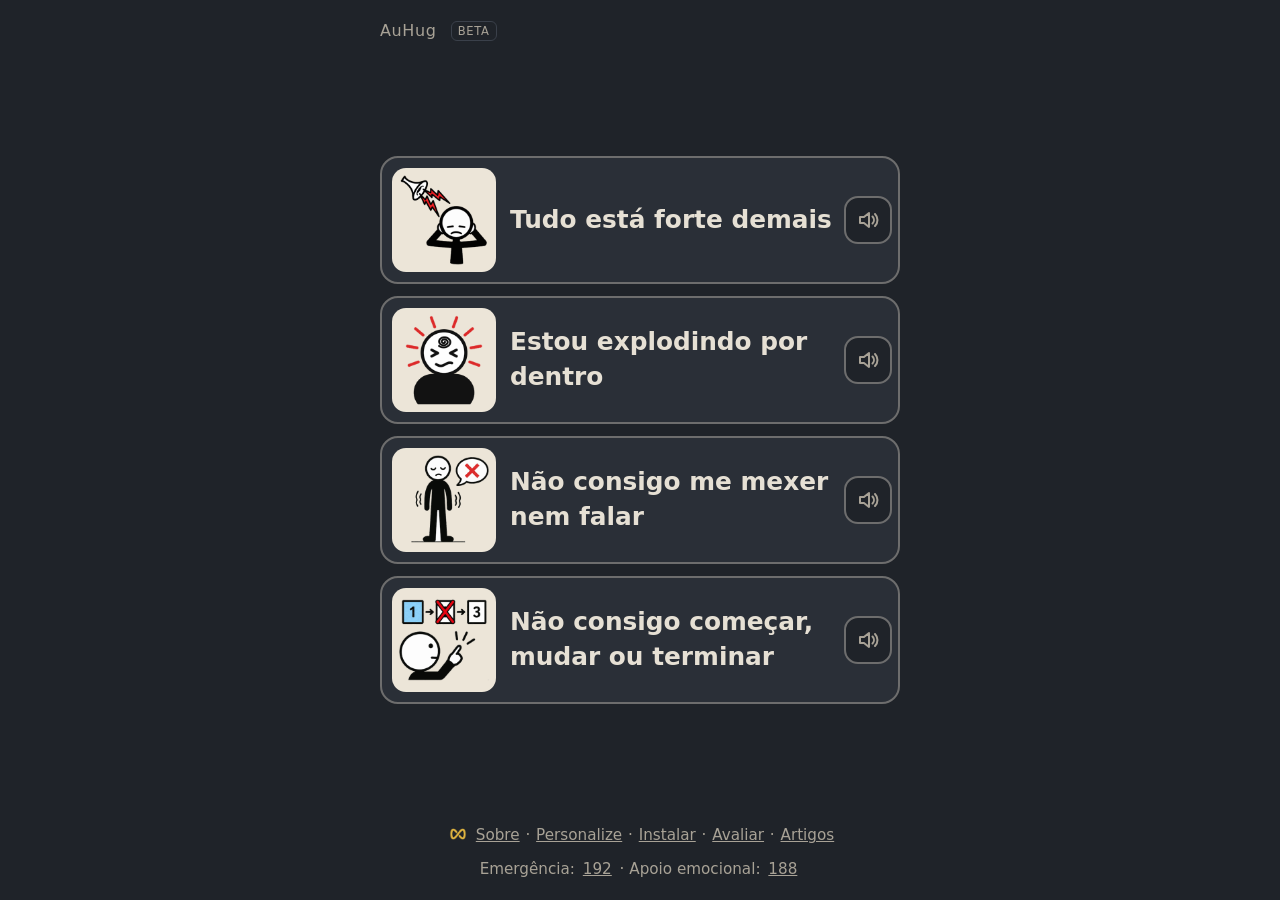
==== index.html @ fc9be7a8 "Linha de emergência em uma linha só - "Emergência: 192 · Apoio emocional: 188" (nomes SAMU e CVV man" ====
<!DOCTYPE html>
<html lang="pt-BR">
<head>
<meta charset="utf-8">
<meta name="viewport" content="width=device-width, initial-scale=1, viewport-fit=cover">
<title>AuHug: apoio à comunicação em momentos de sobrecarga autista</title>
<meta name="description" content="Ferramenta gratuita que ajuda pessoas autistas a comunicar o que precisam em momentos de sobrecarga, meltdown ou shutdown, mesmo sem conseguir falar: cartões para quem está por perto, pictogramas, leitura em voz alta e um primeiro passo simples. Funciona sem internet.">
<link rel="canonical" href="https://auhug.com.br/">
<meta name="referrer" content="strict-origin-when-cross-origin">
<meta name="robots" content="index,follow">
<script type="application/ld+json">
{
  "@context": "https://schema.org",
  "@type": "WebApplication",
  "name": "AuHug",
  "url": "https://auhug.com.br/",
  "description": "Ferramenta gratuita de apoio à comunicação para pessoas autistas em momentos de sobrecarga: ajuda a comunicar o que a pessoa precisa, mesmo quando falar é difícil ou impossível, com cartões para quem está por perto, pictogramas, leitura em voz alta e um primeiro passo simples para a própria pessoa.",
  "inLanguage": "pt-BR",
  "applicationCategory": "HealthApplication",
  "operatingSystem": "Android, iOS, navegador",
  "isAccessibleForFree": true,
  "offers": { "@type": "Offer", "price": "0", "priceCurrency": "BRL" },
  "audience": { "@type": "PeopleAudience", "audienceType": "Pessoas autistas, familiares e profissionais" },
  "accessibilityFeature": ["pictogramas", "leitura em voz alta", "alto contraste", "funciona sem internet"],
  "creator": { "@type": "Person", "name": "Renan Peppe Bonavita" },
  "sameAs": ["https://www.instagram.com/auhug.br/"]
}
</script>
<meta name="theme-color" content="#1f2329">
<!-- Prévia ao compartilhar o link (WhatsApp, Instagram, etc.). -->
<meta property="og:url" content="https://auhug.com.br/">
<script type="application/ld+json">
{
  "@context": "https://schema.org",
  "@type": "FAQPage",
  "mainEntity": [
    {
      "@type": "Question",
      "name": "O AuHug é gratuito?",
      "acceptedAnswer": {
        "@type": "Answer",
        "text": "Sim. O AuHug é gratuito, sem anúncios e sem cadastro."
      }
    },
    {
      "@type": "Question",
      "name": "Funciona sem internet?",
      "acceptedAnswer": {
        "@type": "Answer",
        "text": "Sim. Depois de aberto uma vez com internet, o AuHug guarda tudo no celular e abre mesmo sem sinal."
      }
    },
    {
      "@type": "Question",
      "name": "Preciso instalar alguma coisa?",
      "acceptedAnswer": {
        "@type": "Answer",
        "text": "Não. O AuHug funciona no navegador do celular. Mas vale adicionar à tela inicial, para abrir com um toque na hora da crise."
      }
    },
    {
      "@type": "Question",
      "name": "Funciona no iPhone e no Android?",
      "acceptedAnswer": {
        "@type": "Answer",
        "text": "Sim, nos dois. No Android, use o Chrome; no iPhone, o Safari."
      }
    },
    {
      "@type": "Question",
      "name": "O AuHug coleta meus dados?",
      "acceptedAnswer": {
        "@type": "Answer",
        "text": "Não. O app não pede cadastro e não guarda nada fora do seu celular, nem o que você escolhe em "Personalize seu cartão". O formulário de avaliação é opcional, fica no Google Forms e não pede nome nem e-mail."
      }
    },
    {
      "@type": "Question",
      "name": "Posso imprimir o cartão?",
      "acceptedAnswer": {
        "@type": "Answer",
        "text": "Sim. Os quatro cartões estão num PDF em tamanho A4, um por página, para imprimir e levar com você."
      }
    },
    {
      "@type": "Question",
      "name": "O AuHug substitui atendimento profissional?",
      "acceptedAnswer": {
        "@type": "Answer",
        "text": "Não. O AuHug ajuda na hora da crise, mas não é tratamento nem serviço de emergência. Em risco de vida, ligue 192 (SAMU). Para apoio emocional, ligue 188 (CVV)."
      }
    },
    {
      "@type": "Question",
      "name": "Quem fez o AuHug?",
      "acceptedAnswer": {
        "@type": "Answer",
        "text": "O AuHug foi criado por Renan Peppe Bonavita, uma pessoa autista, e está sendo melhorado junto com a comunidade autista."
      }
    },
    {
      "@type": "Question",
      "name": "Como posso dar sugestões?",
      "acceptedAnswer": {
        "@type": "Answer",
        "text": "Em \"Conte como foi\", aqui na página Sobre, há um formulário de 1 minuto. Toda sugestão é lida."
      }
    }
  ]
}
</script>
<meta property="og:type" content="website">
<meta property="og:locale" content="pt_BR">
<meta property="og:title" content="AuHug: apoio à comunicação em momentos de sobrecarga autista">
<meta property="og:description" content="Ajuda pessoas autistas a comunicar o que precisam quando falar é difícil. Gratuito, sem cadastro, funciona sem internet.">
<meta property="og:image" content="https://auhug.com.br/og-image-6.png">
<meta property="og:image:width" content="1200">
<meta property="og:image:height" content="630">
<meta name="twitter:card" content="summary_large_image">
<link rel="manifest" href="manifest.webmanifest">
<link rel="icon" type="image/png" href="favicon.png">
<link rel="apple-touch-icon" href="apple-touch-icon.png">
<meta name="apple-mobile-web-app-capable" content="yes">
<meta name="mobile-web-app-capable" content="yes">
<meta name="apple-mobile-web-app-status-bar-style" content="black-translucent">
<meta name="apple-mobile-web-app-title" content="AuHug">
<style>
  /* Paleta de baixa estimulação: sem preto puro, sem branco puro, sem cores vivas. */
  :root{
    --fundo:#1f2329;
    --botao:#2a2f37;
    --borda:#3a404a;
    --texto:#e6e0d4;
    --suave:#a8a296;
    --acento:#c4aa8c;
    --cartao-fundo:#ece5d8;
    --cartao-texto:#22262c;
    --cartao-suave:#5a5650;
    /* Contorno de botões: contraste mínimo de 3:1 (WCAG 1.4.11). */
    --contorno:#6d6d6d;
    --contorno-cartao:#898379;
  }
  *{box-sizing:border-box;margin:0;padding:0}
  html,body{height:100%}
  body{
    background:var(--fundo);color:var(--texto);
    font-family:system-ui,-apple-system,"Segoe UI",Roboto,Arial,sans-serif;
    line-height:1.4;
    -webkit-tap-highlight-color:transparent;
    -webkit-text-size-adjust:100%;
  }
  /* Sem animações ou transições em lugar nenhum. */
  *,*::before,*::after{animation:none!important;transition:none!important}

  .tela{display:none;min-height:100vh;min-height:100dvh;/* dvh por último: altura visível com a barra do navegador */
    padding:max(20px,env(safe-area-inset-top)) 20px max(20px,env(safe-area-inset-bottom));
    flex-direction:column;max-width:560px;margin:0 auto}
  .tela.ativa{display:flex}

  button,a.botao{font:inherit;color:inherit;cursor:pointer}
  /* Foco visível para quem navega pelo teclado (WCAG 2.2): contorno de 3px em ouro, com margem. */
  :focus{outline:none}
  :focus-visible{outline:3px solid #e0b440;outline-offset:3px;border-radius:6px}
  #cartao :focus-visible{outline-color:#22262c}
  a{color:var(--acento)}

  /* ---------- Início ---------- */
  .marca{font-size:1rem;color:var(--suave);letter-spacing:.04em;margin-bottom:16px;display:flex;align-items:center;gap:8px}
  .logo-rodape{width:24px;height:24px;border-radius:6px;vertical-align:middle;margin:-3px 6px 0 0}
  .logo-sobre{width:64px;height:64px;border-radius:14px;margin-bottom:10px}
  .beta{font-size:.72rem;letter-spacing:.06em;text-transform:uppercase;border:1px solid var(--borda);border-radius:6px;padding:1px 6px;margin-left:6px;vertical-align:2px}
  /* Tamanho do símbolo: divide a altura da tela entre os 4 botões (entre 56px e 104px).
     Se o texto precisar de mais espaço (fonte grande, tela deitada), o botão cresce e a tela rola. */
  :root{--fixo:217px;--aviso:0px;--moldura:26px}
  .lista{display:flex;flex-direction:column;gap:12px;flex:1;justify-content:center}
  .estado{
    display:block;width:100%;text-align:left;
    background:var(--botao);border:2px solid var(--contorno);border-radius:18px;
    padding:26px 22px;font-size:1.45rem;font-weight:600;min-height:92px;
  }
  .estado:active{border-color:var(--acento)}
  /* Alto-falante de cada botão: botão separado, preso à direita, só aparece se o celular tiver voz. */
  .linha-estado{position:relative}
  body.com-voz .estado{padding-right:64px;gap:14px}
  .falar-estado{position:absolute;right:8px;top:50%;transform:translateY(-50%);width:48px;height:48px;
    display:flex;align-items:center;justify-content:center;background:var(--fundo);
    border:2px solid var(--contorno);border-radius:14px;color:var(--suave)}
  .falar-estado[hidden]{display:none}
  .falar-estado[aria-pressed="true"]{border-color:var(--acento);color:var(--texto)}
  /* Símbolos (pictogramas ARASAAC) nos botões */
  .estado{display:flex;align-items:center;gap:16px;padding:10px 16px 10px 10px;min-height:0}
  .simbolo{flex:0 0 auto;display:flex;
    width:clamp(56px,calc((100vh - var(--fixo) - var(--aviso)) / 4 - var(--moldura)),104px);
    width:clamp(56px,calc((100dvh - var(--fixo) - var(--aviso)) / 4 - var(--moldura)),104px);
    aspect-ratio:1}
  .simbolo img{width:100%;height:100%;border-radius:14px;background:var(--cartao-fundo);padding:5px}
  .rodape{margin-top:20px;font-size:.95rem;color:var(--suave);text-align:center}
  .rodape p+p{margin-top:8px}
  .rodape a{color:var(--suave)}
  .links-rodape a{display:inline-block;padding:4px 1px}
  .emergencia a{display:inline-block;padding:4px 2px;margin:-4px 0}
  .emergencia .grupo{white-space:nowrap}
  .emergencia a{padding:4px 3px}
  @media (max-width:360px){ .emergencia{font-size:.84rem} }


  /* ---------- Barra de cima (Voltar + Ouvir) ---------- */
  .barra{display:flex;justify-content:space-between;align-items:center;gap:12px;width:100%}
  .ouvir{display:inline-flex;align-items:center;gap:8px;background:none;border:2px solid var(--contorno);
    border-radius:12px;padding:12px 16px;font-size:1.05rem;color:var(--suave)}
  .ouvir[aria-pressed="true"]{border-color:var(--acento);color:var(--texto)}
  .ouvir[hidden]{display:none}
  .voltar,.ouvir{white-space:nowrap}
  @media (max-width:360px){
    .voltar,.ouvir{padding:9px 11px;font-size:.95rem;gap:6px}
    .ouvir svg{width:18px;height:18px}
  }
  #cartao .ouvir{border-color:var(--contorno-cartao);color:var(--cartao-suave)}
  #cartao .ouvir[aria-pressed="true"]{border-color:var(--cartao-texto);color:var(--cartao-texto)}
  .opcao{display:flex;gap:12px;align-items:flex-start;margin-top:10px;font-size:1.05rem}
  .opcao input{width:24px;height:24px;margin-top:2px;accent-color:var(--acento);flex:0 0 auto}

  /* ---------- Tela de instrução ---------- */
  .voltar{
    align-self:flex-start;background:none;border:2px solid var(--contorno);
    border-radius:12px;padding:12px 18px;font-size:1.05rem;color:var(--suave)
  }
  .instrucao{flex:1;display:flex;flex-direction:column;justify-content:center;padding:24px 4px}
  .instrucao h1{font-size:2.4rem;line-height:1.15;font-weight:700}
  /* Pictograma da ação, acima da instrução; encolhe em telas baixas. */
  .simbolo-instrucao{width:clamp(96px,calc(100vh - 470px),168px);width:clamp(96px,calc(100dvh - 470px),168px);
    aspect-ratio:1;border-radius:20px;background:var(--cartao-fundo);padding:8px;margin-bottom:22px}
  .instrucao p{font-size:1.35rem;color:var(--suave);margin-top:22px}
  .mostrar{
    width:100%;background:var(--botao);border:2px solid var(--acento);border-radius:18px;
    padding:24px 20px;font-size:1.3rem;font-weight:600;min-height:84px;
    /* Fica preso ao rodapé visível: nunca exige rolar, mesmo com a barra do navegador. */
    position:sticky;bottom:max(12px,env(safe-area-inset-bottom))
  }

  /* ---------- Cartão para terceiros ---------- */
  #cartao{background:var(--cartao-fundo);color:var(--cartao-texto);max-width:none}
  #cartao .voltar{border-color:var(--contorno-cartao);color:var(--cartao-suave)}
  .cartao-corpo{flex:1;display:flex;flex-direction:column;justify-content:center;
    max-width:560px;width:100%;margin:0 auto;padding:20px 4px}
  .cartao-corpo{font-size:16px}
  .cartao-corpo .frase{font-size:1.6em;line-height:1.3;font-weight:600}
  .cartao-corpo .frase+.frase{margin-top:10px}
  .cartao-corpo .destaque{font-size:2em;font-weight:800;margin-bottom:14px}
  .cartao-corpo .pedido{margin-top:22px;padding-top:18px;border-top:2px solid #cfc7b8}
  .cartao-corpo .pedido .frase{font-weight:700}
  .cartao-corpo .nota{margin-top:26px;padding-top:14px;border-top:1px solid #cfc7b8;
    font-size:1.05em;color:var(--cartao-suave)}
  #cartao .topo{max-width:560px;width:100%;margin:0 auto}

  /* ---------- Sobre ---------- */
  .texto{padding:24px 2px;font-size:1.08rem}
  .texto h1{font-size:1.6rem;margin-bottom:14px}
  .texto h2{font-size:1.2rem;margin:26px 0 10px;color:var(--acento)}
  .texto p,.texto li{color:var(--texto)}
  .texto p+p{margin-top:10px}
  .texto ol,.texto ul{padding-left:22px}
  .texto li+li{margin-top:6px}
  .texto .fraco{color:var(--suave)}
  /* Seções recolhidas: o título é o botão; abre e fecha sem animação. */
  .dica-secoes{margin:24px 0 10px;font-size:.95rem}
  .secao{border-top:1px solid var(--borda)}
  .secao:last-of-type{border-bottom:1px solid var(--borda)}
  .secao[hidden]{display:none}
  .secao summary{list-style:none;cursor:pointer;display:flex;align-items:center;justify-content:space-between;gap:12px;min-height:60px;padding:10px 2px}
  .secao summary::-webkit-details-marker{display:none}
  .secao summary h2{margin:0;font-size:1.2rem}
  .secao summary::after{content:"+";font-size:1.8rem;line-height:1;color:var(--suave);flex:0 0 auto;width:28px;text-align:center}
  .secao[open] summary::after{content:"−"}
  .secao > :not(summary){margin-bottom:12px}
  .secao[open]{padding-bottom:10px}
  .quem-fez p+p{margin-top:12px}
  .assinatura{color:var(--acento);font-weight:600}
  .link-ig{display:inline-flex;align-items:center;gap:8px;color:var(--suave);text-decoration:underline}
  .plano fieldset{border:none;margin-top:16px}
  .plano legend{font-weight:700;color:var(--texto);margin-bottom:4px}
  .plano .opcao{margin-top:8px}
  .campo{display:block;width:100%;margin-top:8px;padding:12px 14px;font:inherit;color:var(--texto);
    background:var(--botao);border:2px solid var(--contorno);border-radius:12px}
  button.botao-zap{background:none;font:inherit;cursor:pointer}
  .cartao-corpo .contato{margin-top:18px;padding:12px 14px;border:2px solid var(--contorno-cartao);border-radius:14px;font-size:1.15em}
  .cartao-corpo .contato a{color:var(--cartao-texto);font-weight:700;white-space:nowrap}
  /* ---------- Impressão do cartão personalizado (A4, uma página por situação) ---------- */
  #impressao{display:none}
  @media print{
    @page{size:A4;margin:0}
    html,body{background:#fff!important;height:auto}
    body > *:not(#impressao){display:none!important}
    #impressao{display:block;color:#22262c;font-family:system-ui,-apple-system,"Segoe UI",Roboto,Arial,sans-serif}
    #impressao *{-webkit-print-color-adjust:exact;print-color-adjust:exact}
    .imp-folha{width:210mm;height:297mm;display:flex;flex-direction:column;page-break-after:always;break-after:page;position:relative;overflow:hidden;background:#fff}
    .imp-rot{font-size:10pt;font-weight:700;letter-spacing:.12em;color:#5a5650;margin:0 0 4mm}
    .imp-sit,.imp-acao{display:flex;gap:6mm;align-items:center}
    .imp-sit{padding:12mm 16mm 6mm}
    .imp-mim{padding:6mm 16mm 7mm;border-top:.3mm solid #e2dccf;border-bottom:.8mm dashed #b9b1a3}
    .imp-folha img{width:27mm;height:27mm;border:.6mm solid #cfc7b8;border-radius:4mm;padding:1.5mm;background:#ece5d8}
    .imp-grande{font-size:21pt;font-weight:800;line-height:1.15;margin:0}
    .imp-perm{font-size:13pt;color:#5a5650;margin:1.5mm 0 0}
    .imp-outro{flex:1;padding:7mm 16mm 16mm;background:#ece5d8}
    .imp-destaque{font-size:26pt;font-weight:800;margin:0 0 4mm}
    .imp-frase{font-size:16pt;line-height:1.28;font-weight:600;margin:0 0 2.5mm}
    .imp-pedido{margin-top:5mm;padding-top:5mm;border-top:.8mm solid #cfc7b8}
    .imp-pedido .imp-frase{font-weight:800}
    .imp-contato{margin-top:5mm;padding:3mm 4mm;border:.5mm solid #898379;border-radius:3mm;font-size:14pt}
    .imp-nota{margin-top:5mm;padding-top:3mm;border-top:.3mm solid #cfc7b8;font-size:11pt;color:#5a5650}
    .imp-rodape{position:absolute;left:16mm;right:16mm;bottom:7mm;font-size:8.5pt;color:#5a5650;margin:0}
  }
  .faq h3{font-size:1.05rem;margin-top:16px;color:var(--texto)}
  .faq h3:first-child{margin-top:4px}
  .faq p{color:var(--suave);margin-top:4px}
  .botoes-relato{display:flex;flex-wrap:wrap;gap:10px;margin-top:12px}
  .botao-zap[hidden]{display:none}
  .botao-zap{display:inline-block;border:2px solid var(--acento);border-radius:12px;padding:12px 16px;font-weight:600;text-decoration:none;color:var(--texto)}
  .pix{margin-top:12px;background:var(--botao);border:2px solid var(--borda);border-radius:14px;padding:14px 16px}
  .pix .chave{font-family:ui-monospace,Menlo,Consolas,monospace;font-size:1rem;word-break:break-all;margin:6px 0 12px}
  .pix button{background:none;border:2px solid var(--acento);border-radius:12px;padding:10px 16px;font-size:1rem;font-weight:600}

  @media (min-height:760px){
    .estado{font-size:1.55rem}
  }
  /* Celulares estreitos com alto-falante: fonte e símbolo um pouco menores, para o texto não quebrar demais. */
  @media (max-width:400px){
    body.com-voz .estado{font-size:1.18rem;line-height:1.22}
    body.com-voz .simbolo{max-width:88px}
  }
  /* Celulares baixos (ex.: iPhone SE): tela inicial e cartão precisam caber sem rolar. */
  @media (max-height:700px){
    #inicio{padding-top:max(12px,env(safe-area-inset-top));padding-bottom:max(12px,env(safe-area-inset-bottom))}
    .marca{margin-bottom:8px}
    .marca{display:none}
    :root{--fixo:132px;--moldura:22px}
      .estado{min-height:0;padding:8px 12px 8px 8px;gap:12px;font-size:1.12rem;line-height:1.22;border-radius:16px}
    .simbolo img{padding:4px;border-radius:12px}
    body.com-voz .estado{padding-right:58px}
    body.com-voz .simbolo{max-width:72px}
    .links-rodape{font-size:.85rem}
    .logo-rodape{width:20px;height:20px;margin-right:4px}
    .falar-estado{width:44px;height:44px;right:7px}
    .lista{gap:8px}
    .rodape{margin-top:12px;font-size:.88rem}
    .rodape p+p{margin-top:6px}
    #cartao{padding-top:max(12px,env(safe-area-inset-top));padding-bottom:max(12px,env(safe-area-inset-bottom))}
    #cartao .voltar,#cartao .ouvir{padding:8px 14px}
    .cartao-corpo{padding:10px 4px}
    .cartao-corpo .frase{font-size:1.4em;line-height:1.22}
    .cartao-corpo .frase+.frase{margin-top:6px}
    .cartao-corpo .destaque{font-size:1.75em;margin-bottom:8px}
    .cartao-corpo .pedido{margin-top:14px;padding-top:12px}
    .cartao-corpo .nota{margin-top:14px;padding-top:10px;font-size:.98em}
  }
</style>
</head>
<body>

<!-- ===== INÍCIO ===== -->
<main id="inicio" class="tela ativa" aria-label="Início">
  <div class="marca">AuHug <span class="beta">beta</span></div>

  <nav class="lista" aria-label="O que está acontecendo">
    <div class="linha-estado"><button class="estado" type="button" data-estado="forte"><span class="simbolo" aria-hidden="true"><img src="simbolos/arasaac-forte.png" alt=""></span><span>Tudo está forte demais</span></button><button class="falar-estado" type="button" data-falar="forte" aria-label="Ouvir: Tudo está forte demais" aria-pressed="false" hidden><svg viewBox="0 0 24 24" width="24" height="24" aria-hidden="true" fill="none" stroke="currentColor" stroke-width="2" stroke-linecap="round" stroke-linejoin="round"><path d="M4 9v6h4l5 4V5L8 9H4z"/><path d="M16.5 8.5a5 5 0 0 1 0 7"/><path d="M19 6a8.5 8.5 0 0 1 0 12"/></svg></button></div>
    <div class="linha-estado"><button class="estado" type="button" data-estado="explodindo"><span class="simbolo" aria-hidden="true"><img src="simbolos/arasaac-explodindo.png" alt=""></span><span>Estou explodindo por dentro</span></button><button class="falar-estado" type="button" data-falar="explodindo" aria-label="Ouvir: Estou explodindo por dentro" aria-pressed="false" hidden><svg viewBox="0 0 24 24" width="24" height="24" aria-hidden="true" fill="none" stroke="currentColor" stroke-width="2" stroke-linecap="round" stroke-linejoin="round"><path d="M4 9v6h4l5 4V5L8 9H4z"/><path d="M16.5 8.5a5 5 0 0 1 0 7"/><path d="M19 6a8.5 8.5 0 0 1 0 12"/></svg></button></div>
    <div class="linha-estado"><button class="estado" type="button" data-estado="travado"><span class="simbolo" aria-hidden="true"><img src="simbolos/arasaac-travado.png" alt=""></span><span>Não consigo me mexer nem falar</span></button><button class="falar-estado" type="button" data-falar="travado" aria-label="Ouvir: Não consigo me mexer nem falar" aria-pressed="false" hidden><svg viewBox="0 0 24 24" width="24" height="24" aria-hidden="true" fill="none" stroke="currentColor" stroke-width="2" stroke-linecap="round" stroke-linejoin="round"><path d="M4 9v6h4l5 4V5L8 9H4z"/><path d="M16.5 8.5a5 5 0 0 1 0 7"/><path d="M19 6a8.5 8.5 0 0 1 0 12"/></svg></button></div>
    <div class="linha-estado"><button class="estado" type="button" data-estado="comecar"><span class="simbolo" aria-hidden="true"><img src="simbolos/arasaac-comecar.png" alt=""></span><span>Não consigo começar, mudar ou terminar</span></button><button class="falar-estado" type="button" data-falar="comecar" aria-label="Ouvir: Não consigo começar, mudar ou terminar" aria-pressed="false" hidden><svg viewBox="0 0 24 24" width="24" height="24" aria-hidden="true" fill="none" stroke="currentColor" stroke-width="2" stroke-linecap="round" stroke-linejoin="round"><path d="M4 9v6h4l5 4V5L8 9H4z"/><path d="M16.5 8.5a5 5 0 0 1 0 7"/><path d="M19 6a8.5 8.5 0 0 1 0 12"/></svg></button></div>
  </nav>

  <footer class="rodape">
    <p class="links-rodape"><a href="#sobre"><img class="logo-rodape" src="icon-64.png" alt="" width="24" height="24">Sobre</a> · <a href="#sobre/plano">Personalize</a><span id="rodape-instalar" hidden> · <a href="#sobre/instalar">Instalar</a></span><span id="rodape-avaliar" hidden> · <a href="#sobre/avaliar">Avaliar</a></span> · <a href="artigos/">Artigos</a></p>
    <p class="emergencia"><span class="grupo">Emergência: <a href="tel:192" aria-label="Ligar para 192, SAMU, emergência">192</a></span> · <span class="grupo">Apoio emocional: <a href="tel:188" aria-label="Ligar para 188, CVV, apoio emocional 24 horas">188</a></span></p>
  </footer>
</main>

<!-- ===== INSTRUÇÃO PARA A PRÓPRIA PESSOA ===== -->
<section id="instrucao" class="tela" aria-live="polite">
  <div class="barra">
    <button class="voltar" type="button" data-voltar>← Voltar</button>
    <button class="ouvir" type="button" data-ouvir="instrucao" aria-pressed="false" hidden><svg viewBox="0 0 24 24" width="22" height="22" aria-hidden="true" fill="none" stroke="currentColor" stroke-width="2" stroke-linecap="round" stroke-linejoin="round"><path d="M4 9v6h4l5 4V5L8 9H4z"/><path d="M16.5 8.5a5 5 0 0 1 0 7"/><path d="M19 6a8.5 8.5 0 0 1 0 12"/></svg><span>Ouvir</span></button>
  </div>
  <div class="instrucao">
    <img id="instrucao-simbolo" class="simbolo-instrucao" src="" alt="">
    <h1 id="instrucao-principal"></h1>
    <p id="instrucao-permissao"></p>
  </div>
  <button class="mostrar" type="button" id="botao-cartao">Mostrar cartão para alguém</button>
</section>

<!-- ===== CARTÃO PARA TERCEIROS ===== -->
<section id="cartao" class="tela" aria-live="polite">
  <div class="topo barra">
    <button class="voltar" type="button" data-voltar>← Voltar</button>
    <button class="ouvir" type="button" data-ouvir="cartao" aria-pressed="false" hidden><svg viewBox="0 0 24 24" width="22" height="22" aria-hidden="true" fill="none" stroke="currentColor" stroke-width="2" stroke-linecap="round" stroke-linejoin="round"><path d="M4 9v6h4l5 4V5L8 9H4z"/><path d="M16.5 8.5a5 5 0 0 1 0 7"/><path d="M19 6a8.5 8.5 0 0 1 0 12"/></svg><span>Ler em voz alta</span></button>
  </div>
  <div class="cartao-corpo" id="cartao-corpo"></div>
</section>

<!-- ===== SOBRE ===== -->
<section id="sobre" class="tela">
  <button class="voltar" type="button" data-voltar>← Voltar</button>
  <div class="texto">
    <img class="logo-sobre" src="icon-192.png" alt="" loading="lazy" width="64" height="64">
    <h1>Sobre o AuHug</h1>
    <p>O AuHug ajuda pessoas autistas a comunicar o que precisam em momentos de sobrecarga, mesmo quando falar é difícil ou impossível, e sugere um primeiro passo simples.</p>
    <p>Cada botão mostra uma orientação curta para você e um cartão para mostrar a outra pessoa.</p>
    <p class="fraco">Esta é uma <strong>versão beta</strong>: o AuHug ainda está sendo testado e melhorado junto com a comunidade autista.</p>
    <p class="fraco">O AuHug não chama ninguém e não é um serviço de emergência. <strong>192 (SAMU):</strong> urgência e emergência médica, como risco de vida, ferimento grave ou sinais de AVC. <strong>188 (CVV):</strong> apoio emocional, gratuito e 24h, inclusive se você pensa em se machucar.</p>

    <p class="dica-secoes fraco">Toque num assunto para abrir.</p>

    <details class="secao">
      <summary><h2>Para quais situações</h2></summary>
      <ul class="situacoes">
        <li><strong>Tudo está forte demais:</strong> sobrecarga sensorial (barulho, luz, movimento).</li>
        <li><strong>Estou explodindo por dentro:</strong> meltdown, quando a sobrecarga chega ao limite.</li>
        <li><strong>Não consigo me mexer nem falar:</strong> shutdown, quando o corpo trava e a fala some.</li>
        <li><strong>Não consigo começar, mudar ou terminar:</strong> inércia autista, a dificuldade de começar, de parar ou de trocar de tarefa.</li>
      </ul>
    </details>

    <details class="secao" id="sobre-plano">
      <summary><h2>Personalize seu cartão</h2></summary>
      <p>Ajuste o que aparece nos seus cartões para quem está por perto. Faça isso num momento tranquilo. Suas escolhas ficam <strong>só neste celular</strong>.</p>
      <p class="fraco" style="font-size:.95rem">Escolha só o essencial: quanto menos itens, mais fácil para a outra pessoa ler.</p>
      <form id="form-plano" class="plano" onsubmit="return false">
        <fieldset>
          <legend>Toque</legend>
          <label class="opcao"><input type="radio" name="toque" value="nao" checked><span>Não toque em mim</span></label>
          <label class="opcao"><input type="radio" name="toque" value="ombro"><span>Pode tocar no meu ombro, com calma</span></label>
          <label class="opcao"><input type="radio" name="toque" value="abraco"><span>Um abraço firme me ajuda, se eu aceitar</span></label>
        </fieldset>
        <fieldset>
          <legend>Perguntas</legend>
          <label class="opcao"><input type="radio" name="perguntas" value="nao" checked><span>Não faça perguntas</span></label>
          <label class="opcao"><input type="radio" name="perguntas" value="simnao"><span>Só perguntas de sim ou não; posso responder com um gesto</span></label>
        </fieldset>
        <fieldset>
          <legend>O que mais me ajuda</legend>
          <label class="opcao"><input type="checkbox" name="ajuda" value="luz"><span>Diminuir o barulho e a luz</span></label>
          <label class="opcao"><input type="checkbox" name="ajuda" value="calmo"><span>Ir para um lugar mais calmo</span></label>
          <label class="opcao"><input type="checkbox" name="ajuda" value="perto"><span>Alguém por perto, em silêncio</span></label>
          <label class="opcao"><input type="checkbox" name="ajuda" value="agua"><span>Receber água</span></label>
          <label class="opcao"><input type="checkbox" name="ajuda" value="fone"><span>Não tirarem meu fone ou o objeto que estou segurando</span></label>
        </fieldset>
        <fieldset>
          <legend>Uma frase minha (opcional)</legend>
          <input class="campo" type="text" name="frase" maxlength="90" placeholder="Ex.: Uso fone abafador para me proteger do barulho.">
        </fieldset>
        <fieldset>
          <legend>Pessoa de confiança (opcional)</legend>
          <input class="campo" type="text" name="contatoNome" maxlength="40" placeholder="Nome" autocomplete="off">
          <input class="campo" type="tel" name="contatoTel" maxlength="20" placeholder="Telefone com DDD" autocomplete="off">
          <p class="fraco" style="font-size:.92rem;margin-top:6px">Aparece no cartão com um botão para ligar.</p>
        </fieldset>
        <div class="botoes-relato">
          <a class="botao-zap" href="#cartao/explodindo">Ver meu cartão</a>
          <button class="botao-zap" type="button" id="imprimir-plano">Imprimir meu cartão</button>
          <button class="botao-zap" type="button" id="apagar-plano">Apagar minhas escolhas</button>
        </div>
        <p id="plano-status" class="fraco" role="status" style="margin-top:8px"></p>
      </form>
    </details>

    <details class="secao" id="sobre-instalar">
      <summary><h2>Deixe o AuHug na tela inicial</h2></summary>
      <p>Na crise, procurar um site é difícil. Instale agora, enquanto está tudo bem.</p>
      <p>Depois de aberto uma vez com internet, o AuHug funciona também sem sinal.</p>
      <p><strong>Android (Chrome):</strong></p>
      <ol>
        <li>Toque no menu <strong>⋮</strong> no canto superior.</li>
        <li>Toque em <strong>Adicionar à tela inicial</strong> ou <strong>Instalar app</strong>.</li>
        <li>Confirme. O ícone do AuHug aparece junto com seus apps.</li>
      </ol>
      <p style="margin-top:14px"><strong>iPhone (Safari):</strong></p>
      <ol>
        <li>Toque no botão <strong>Compartilhar</strong> (quadrado com seta para cima).</li>
        <li>Role e toque em <strong>Adicionar à Tela de Início</strong>.</li>
        <li>Toque em <strong>Adicionar</strong>.</li>
      </ol>
      <p class="fraco" style="margin-top:14px">Dica: coloque o ícone na primeira tela do celular e mostre o AuHug para as pessoas próximas de você.</p>
    </details>

    <details class="secao" id="bloco-voz" hidden>
      <summary><h2>Voz</h2></summary>
      <p>Toque no alto-falante de um botão da tela inicial para ouvir o texto dele. Nas telas de instrução e no cartão, o botão <strong>Ouvir</strong> lê o texto em voz alta com a voz do seu celular.</p>
      <label class="opcao"><input type="checkbox" id="voz-auto"><span>Ler a instrução em voz alta automaticamente ao tocar num botão</span></label>
    </details>

    <details class="secao" id="sobre-quem-fez">
      <summary><h2>Quem fez</h2></summary>
      <div class="quem-fez">
        <p>Sou o Renan, sou autista, e o AuHug nasceu de uma necessidade minha.</p>
        <p>Já passei por todos os tipos de crise que estão no app. "Tudo está forte demais" costuma acontecer em lugares e eventos com muita gente. "Estou explodindo por dentro" muitas vezes vem de um pensamento repetitivo ou de um hiperfoco que esgota a minha mente até o meltdown. "Não consigo me mexer nem falar" aparece quando há uma transição sensorial grande, como sair de um lugar silencioso para um lugar barulhento: eu travo e fico sem fala por um tempo. E "Não consigo começar, mudar ou terminar" está muito ligado ao trabalho e à exaustão: fico tão esgotado que não consigo terminar uma tarefa nem pensar no que fazer, e chego a esquecer de beber água ou de ir ao banheiro.</p>
        <p>Nesses momentos, entro em disfunção executiva. Às vezes fico confuso e não sei o que fazer; outras vezes até sei, mas não consigo agir. O que mais me ajuda é uma ação escrita, clara e direta: ela me dá o primeiro passo para sair daquele estado e começar a me recuperar.</p>
        <p>Procurei ferramentas para isso. Elas existem, mas costumam ser completas demais, cheias de opções, e escolher é justamente o que fica mais difícil numa crise. Por isso o AuHug é o mais objetivo possível: feito para ser usado nos piores momentos. E, como cada pessoa funciona de um jeito, as instruções precisam ser universais e seguras.</p>
        <p>As crises também costumam vir com a incompreensão de quem está por perto, o que muitas vezes piora tudo. E, com o mutismo, fica difícil explicar o que está acontecendo. Por isso cada situação tem um cartão para mostrar às pessoas ao redor.</p>
        <p>Conversando com outras pessoas autistas, entendi que as imagens e o áudio eram importantes: nem todo mundo assimila um texto de imediato. E, com o uso, a pessoa passa a associar a imagem ao texto, não precisa mais ler e consegue tocar no botão mais rápido.</p>
        <p>O AuHug existe porque pessoas autistas se ajudaram a construí-lo, e é isso que quero levar adiante: neurodivergentes apoiando neurodivergentes, compartilhando o que funciona para cada um. Se o AuHug te ajudou, ou se algo não funcionou para você, me conte. A sua experiência pode ajudar a próxima pessoa.</p>
        <p class="assinatura">Renan Peppe Bonavita</p>
        <p><a class="link-ig" href="https://www.instagram.com/auhug.br/" target="_blank" rel="noopener"><svg viewBox="0 0 24 24" width="20" height="20" aria-hidden="true" fill="none" stroke="currentColor" stroke-width="2" stroke-linecap="round" stroke-linejoin="round"><rect x="3" y="3" width="18" height="18" rx="5"/><circle cx="12" cy="12" r="4"/><circle cx="17.5" cy="6.5" r="1" fill="currentColor" stroke="none"/></svg><span>@auhug.br no Instagram</span></a></p>
      </div>
    </details>

    <details class="secao" id="sobre-avaliar" hidden>
      <summary><h2>Conte como foi</h2></summary>
      <p>Se você usou o AuHug, conte como foi: o que ajudou, o que atrapalhou e o que faltou. Pode ser bem curto, quando você estiver bem.</p>
      <div class="botoes-relato">
        <a class="botao-zap" id="link-formulario" href="#" target="_blank" rel="noopener" hidden>Responder ao formulário (1 minuto)</a>
        <a class="botao-zap" id="link-relato" href="#" target="_blank" rel="noopener" hidden>Mandar mensagem no WhatsApp</a>
      </div>
      <p style="margin-top:14px"><a class="link-ig" href="https://www.instagram.com/auhug.br/" target="_blank" rel="noopener"><svg viewBox="0 0 24 24" width="20" height="20" aria-hidden="true" fill="none" stroke="currentColor" stroke-width="2" stroke-linecap="round" stroke-linejoin="round"><rect x="3" y="3" width="18" height="18" rx="5"/><circle cx="12" cy="12" r="4"/><circle cx="17.5" cy="6.5" r="1" fill="currentColor" stroke="none"/></svg><span>@auhug.br no Instagram</span></a></p>
    </details>

    <details class="secao" id="bloco-pix" hidden>
      <summary><h2>Apoie o AuHug</h2></summary>
      <p>O AuHug foi criado por Renan Peppe Bonavita, uma pessoa autista, e é gratuito. Se quiser apoiar o projeto, qualquer valor por Pix ajuda.</p>
      <div class="pix">
        <div class="fraco">Chave Pix</div>
        <div class="chave" id="pix-chave"></div>
        <button type="button" id="pix-copiar">Copiar chave Pix</button>
        <span id="pix-ok" class="fraco" role="status" style="margin-left:10px"></span>
      </div>
    </details>

    <details class="secao" id="sobre-perguntas">
      <summary><h2>Perguntas frequentes</h2></summary>
      <div class="faq">
        <h3>O AuHug é gratuito?</h3>
        <p>Sim. O AuHug é gratuito, sem anúncios e sem cadastro.</p>
        <h3>Funciona sem internet?</h3>
        <p>Sim. Depois de aberto uma vez com internet, o AuHug guarda tudo no celular e abre mesmo sem sinal.</p>
        <h3>Preciso instalar alguma coisa?</h3>
        <p>Não. O AuHug funciona no navegador do celular. Mas vale adicionar à tela inicial, para abrir com um toque na hora da crise.</p>
        <h3>Funciona no iPhone e no Android?</h3>
        <p>Sim, nos dois. No Android, use o Chrome; no iPhone, o Safari.</p>
        <h3>O AuHug coleta meus dados?</h3>
        <p>Não. O app não pede cadastro e não guarda nada fora do seu celular, nem o que você escolhe em "Personalize seu cartão". O formulário de avaliação é opcional, fica no Google Forms e não pede nome nem e-mail.</p>
        <h3>Posso imprimir o cartão?</h3>
        <p>Sim. Os quatro cartões estão num <a href="cartoes/cartoes-auhug-a4.pdf">PDF em tamanho A4</a>, um por página, para imprimir e levar com você.</p>
        <h3>O AuHug substitui atendimento profissional?</h3>
        <p>Não. O AuHug ajuda na hora da crise, mas não é tratamento nem serviço de emergência. Em risco de vida, ligue 192 (SAMU). Para apoio emocional, ligue 188 (CVV).</p>
        <h3>Quem fez o AuHug?</h3>
        <p>O AuHug foi criado por Renan Peppe Bonavita, uma pessoa autista, e está sendo melhorado junto com a comunidade autista. A história está em <a href="#sobre/quem-fez">Quem fez</a>.</p>
        <h3>Como posso dar sugestões?</h3>
        <p>Em &quot;Conte como foi&quot;, aqui na página Sobre, há um formulário de 1 minuto. Toda sugestão é lida.</p>
      </div>
    </details>

    <details class="secao">
      <summary><h2>Privacidade</h2></summary>
      <p>O AuHug não pede cadastro, não usa cookies de rastreamento nem anúncios e não envia nenhum dado seu para nós.</p>
      <p>Algumas escolhas ficam guardadas <strong>só neste celular</strong>, no próprio navegador: o que você define em "Personalize seu cartão", a leitura automática em voz alta e os arquivos do app para funcionar sem internet. Você pode apagar a personalização quando quiser, ou limpar tudo nas configurações do navegador.</p>
      <p>O site é hospedado pelo GitHub Pages, que pode registrar dados técnicos de acesso, como o endereço IP, para segurança e funcionamento do serviço.<span id="privacidade-form" hidden> O formulário de avaliação é opcional e fica no Google Forms, que tem a própria política de privacidade. As perguntas não pedem nome, e-mail nem informações de saúde.</span></p>
    </details>

    <details class="secao">
      <summary><h2>Créditos</h2></summary>
      <p>Pictogramas: Sergio Palao. Origem: ARASAAC (arasaac.org). Licença: CC BY-NC-SA. Propriedade: Governo de Aragão (Espanha). Alguns pictogramas são adaptações de pictogramas ARASAAC, sob a mesma licença.</p>
      <p>Os desenhos de "Estou explodindo por dentro", "Não consigo me mexer nem falar" e "Não consigo começar, mudar ou terminar" são desenhos próprios do AuHug.</p>
    </details>
  </div>
</section>

<script>
/* =============================================================
   CONTEÚDO — edite os textos aqui.
   - principal: instrução para a própria pessoa (até ~5 palavras)
   - permissao: frase menor de acolhimento
   - destaque: primeira linha do cartão
   - estado: o que está acontecendo
   - pedido: o que a outra pessoa deve fazer
   - notaSeguranca: mostra a frase sobre álcool/drogas no fim do cartão
   - nota: (opcional) frase própria no fim do cartão, no lugar da frase padrão
   ============================================================= */
const CONTEUDO = {
  forte: {
    principal: "Afaste-se do barulho.",
    permissao: "Você pode sair sem explicar.",
    destaque: "Sou autista.",
    estado: ["Barulho, luz e movimento estão fortes demais para mim.",
             "Preciso de um lugar mais calmo por alguns minutos."],
    pedido: ["Fale pouco e devagar.", "Não toque em mim."],
    notaSeguranca: true
  },
  explodindo: {
    principal: "Vá para um canto quieto.",
    permissao: "Nada precisa ser resolvido.",
    destaque: "Sou autista.",
    estado: ["Estou em sobrecarga e não consigo falar.", "Isso vai passar."],
    pedido: ["Fique por perto, em silêncio.", "Peça para as pessoas se afastarem.",
             "Não toque em mim.", "Não faça perguntas."],
    notaSeguranca: true
  },
  travado: {
    principal: "Fique onde está.",
    permissao: "Isso vai passar.",
    destaque: "Sou autista.",
    estado: ["Na sobrecarga, meu corpo pode travar e posso não conseguir falar ou me mexer.",
             "Posso ouvir, mesmo sem conseguir responder."],
    pedido: ["Preciso de tempo, silêncio e um lugar tranquilo.", "Não faça perguntas.", "Não toque em mim."],
    /* Nota própria: travar e perder a fala de repente também pode ser sinal de AVC. */
    nota: "Esta é uma reação que reconheço em mim. Se parecer nova, diferente do meu padrão, ou um lado do meu rosto ou corpo estiver fraco, ligue 192 (SAMU)."
  },
  comecar: {
    principal: "Beba um gole de água.",
    permissao: "Uma coisa só. Sem pressa.",
    destaque: "Sou autista.",
    estado: ["Estou com dificuldade de começar, mudar ou terminar uma tarefa."],
    pedido: ["Me ajude assim: diga um passo simples por vez.",
             "Avise antes de mudar de atividade.",
             "Espere eu terminar antes do próximo.", "Sem pressa."],
    notaSeguranca: false
  }
};

const NOTA_SEGURANCA = "Esta é uma reação neurológica do autismo. Não estou sob efeito de álcool ou drogas.";

/* WhatsApp para relatos (página Sobre): só números, com 55 e DDD, ex.: "5511999999999".
   Deixe vazio para esconder o bloco "Conte como foi". */
const WHATSAPP = "";
const WHATSAPP_MENSAGEM = "Oi! Usei o AuHug e queria contar como foi: ";

/* Link do formulário de avaliação (ex.: Google Forms). Deixe vazio para esconder. */
const LINK_FORMULARIO = "https://forms.gle/9T5ycz3EdE6rd37m8";

/* Pix para doações (página Sobre). Deixe CHAVE_PIX vazio para esconder. */
const CHAVE_PIX = "9e6c357a-1e7a-4344-b6c7-91fcf739bc10";

/* ============================================================= */

const telas = ["inicio","instrucao","cartao","sobre"];
let estadoAtual = null;
let travaTela = null;

function el(tag, classe, texto){
  const e = document.createElement(tag);
  if (classe) e.className = classe;
  if (texto) e.textContent = texto;
  return e;
}

let manterVoz = false;   /* true quando a fala começou no toque que abriu esta tela */
function mostrar(id){
  if (!manterVoz) pararVoz();
  manterVoz = false;
  telas.forEach(t => document.getElementById(t).classList.toggle("ativa", t === id));
  window.scrollTo(0,0);
  document.querySelector('meta[name="theme-color"]')
    .setAttribute("content", id === "cartao" ? "#ece5d8" : "#1f2329");
  if (id === "cartao") manterTelaLigada(); else liberarTela();
}

function renderInstrucao(chave){
  const c = CONTEUDO[chave];
  document.getElementById("instrucao-principal").textContent = c.principal;
  document.getElementById("instrucao-permissao").textContent = c.permissao;
  document.getElementById("instrucao-simbolo").src = "simbolos/acao-" + chave + ".png";
}

/* ---------- Personalize seu cartão (guardado só no celular) ---------- */
const PLANO_TOQUE = { nao: "Não toque em mim.", ombro: "Se precisar, pode tocar no meu ombro, com calma.", abraco: "Um abraço firme me ajuda, se eu aceitar." };
const PLANO_PERGUNTAS = { nao: "Não faça perguntas.", simnao: "Faça só perguntas de sim ou não; posso responder com um gesto." };
const PLANO_AJUDA = { luz: "Diminua o barulho e a luz, se puder.", calmo: "Me ajude a ir para um lugar mais calmo.",
  perto: "Fique por perto, em silêncio.", agua: "Me ofereça água.", fone: "Não tire meu fone nem o objeto que estou segurando." };
function lerPlano(){ try { return JSON.parse(localStorage.getItem("auhug-plano") || "null"); } catch(e){ return null; } }
function gravarPlano(p){ try { if (p) localStorage.setItem("auhug-plano", JSON.stringify(p)); else localStorage.removeItem("auhug-plano"); return true; } catch(e){ return false; } }

function conteudoCartao(chave){
  const c = CONTEUDO[chave], p = lerPlano();
  const r = { destaque: c.destaque, estado: c.estado.slice(), pedido: c.pedido.slice(),
              nota: c.nota || (c.notaSeguranca ? NOTA_SEGURANCA : ""), contato: null };
  if (!p) return r;
  r.pedido = r.pedido.map(f => f === "Não toque em mim." ? PLANO_TOQUE[p.toque] || f
                             : f === "Não faça perguntas." ? PLANO_PERGUNTAS[p.perguntas] || f : f);
  if (chave !== "comecar") (p.ajuda || []).forEach(k => {
    const f = PLANO_AJUDA[k]; if (f && !r.pedido.includes(f)) r.pedido.push(f);
  });
  if (p.frase) r.pedido.push(p.frase.trim());
  const tel = (p.contatoTel || "").replace(/[^0-9+]/g, "");
  if (p.contatoNome || tel) r.contato = { nome: (p.contatoNome || "").trim(), tel, telTexto: (p.contatoTel || "").trim() };
  return r;
}

function renderCartao(chave){
  const c = conteudoCartao(chave);
  const corpo = document.getElementById("cartao-corpo");
  corpo.replaceChildren();
  corpo.appendChild(el("p","frase destaque",c.destaque));
  c.estado.forEach(f => corpo.appendChild(el("p","frase",f)));
  const pedido = el("div","pedido");
  c.pedido.forEach(f => pedido.appendChild(el("p","frase",f)));
  corpo.appendChild(pedido);
  if (c.contato) {
    const box = el("p","contato");
    box.appendChild(document.createTextNode("Pessoa de confiança: " + (c.contato.nome || "")));
    if (c.contato.tel) {
      box.appendChild(document.createTextNode(c.contato.nome ? " · " : ""));
      const a = el("a", null, c.contato.telTexto || c.contato.tel); a.href = "tel:" + c.contato.tel; box.appendChild(a);
    }
    corpo.appendChild(box);
  }
  if (c.nota) corpo.appendChild(el("p","nota",c.nota));
}

/* Ajuste automático: se o cartão não couber na tela, reduz a fonte aos poucos (mínimo 75%). */
function ajustarCartao(){
  const corpo = document.getElementById("cartao-corpo");
  let esc = 1; corpo.style.fontSize = "";
  while (document.documentElement.scrollHeight > window.innerHeight + 1 && esc > 0.75) {
    esc -= 0.05; corpo.style.fontSize = (16 * esc) + "px";
  }
}
window.addEventListener("resize", () => { if (location.hash.startsWith("#cartao/")) ajustarCartao(); });

/* Navegação por endereço (#), para o botão "voltar" do celular funcionar. */
function rota(){
  const h = location.hash.replace("#","");
  const [tipo, chave] = h.split("/");
  if ((tipo === "instrucao" || tipo === "cartao") && CONTEUDO[chave]){
    estadoAtual = chave;
    if (tipo === "instrucao") renderInstrucao(chave); else renderCartao(chave);
    mostrar(tipo);
    if (tipo === "cartao") ajustarCartao();
  } else if (tipo === "sobre"){
    mostrar("sobre");
    const alvo = { instalar: "sobre-instalar", avaliar: "sobre-avaliar", "quem-fez": "sobre-quem-fez", plano: "sobre-plano" }[chave];
    if (alvo) { const d = document.getElementById(alvo); d.open = true; d.scrollIntoView(); }
  } else {
    mostrar("inicio");
  }
}

document.querySelectorAll("[data-estado]").forEach(b =>
  b.addEventListener("click", () => { location.hash = "instrucao/" + b.dataset.estado; }));

document.getElementById("botao-cartao").addEventListener("click", () => {
  location.hash = "cartao/" + estadoAtual;
});

/* "Voltar" desfaz o último passo dentro do app; se a pessoa abriu direto num link, vai para o início. */
const pilha = [location.hash];
window.addEventListener("hashchange", () => {
  if (pilha.length > 1 && pilha[pilha.length - 2] === location.hash) pilha.pop();
  else pilha.push(location.hash);
});
document.querySelectorAll("[data-voltar]").forEach(b =>
  b.addEventListener("click", () => {
    if (pilha.length > 1) { history.back(); return; }
    const destino = location.hash.startsWith("#cartao/") ? "#instrucao/" + estadoAtual : "#";
    history.replaceState(null, "", destino === "#" ? location.pathname : destino);
    pilha[0] = location.hash;
    rota();
  }));

document.querySelectorAll("[data-ir='sobre-instalar']").forEach(b =>
  b.addEventListener("click", () => { location.hash = "sobre/instalar"; }));

/* Mantém a tela acesa enquanto o cartão está aberto (quando o navegador permite). */
async function manterTelaLigada(){
  try { if ("wakeLock" in navigator && !travaTela) travaTela = await navigator.wakeLock.request("screen"); }
  catch(e){ travaTela = null; }
}
function liberarTela(){
  try { if (travaTela) travaTela.release(); } catch(e){}
  travaTela = null;
}
document.addEventListener("visibilitychange", () => {
  if (document.visibilityState === "visible" && location.hash.startsWith("#cartao/")) {
    travaTela = null; manterTelaLigada();
  }
});

/* Link "Instalar" no rodapé: só aparece no navegador (não no app instalado). */
(function(){
  const instalado = window.matchMedia("(display-mode: standalone)").matches || navigator.standalone === true;
  if (!instalado) document.getElementById("rodape-instalar").hidden = false;
})();

/* Link de relatos */
/* Pix */
if (CHAVE_PIX){
  document.getElementById("pix-chave").textContent = CHAVE_PIX;
  
  document.getElementById("bloco-pix").hidden = false;
  document.getElementById("pix-copiar").addEventListener("click", async () => {
    const ok = document.getElementById("pix-ok");
    try { await navigator.clipboard.writeText(CHAVE_PIX); ok.textContent = "Copiada."; }
    catch(e){
      const r = document.createRange(); r.selectNodeContents(document.getElementById("pix-chave"));
      const sel = getSelection(); sel.removeAllRanges(); sel.addRange(r);
      ok.textContent = "Selecionada. Toque e segure para copiar.";
    }
  });
}

if (WHATSAPP){
  const z = document.getElementById("link-relato");
  z.href = "https://wa.me/" + WHATSAPP + "?text=" + encodeURIComponent(WHATSAPP_MENSAGEM); z.hidden = false;
  document.getElementById("sobre-avaliar").hidden = false;
}

/* ---------- Voz (leitura em voz alta com a voz do próprio celular) ---------- */
const temVoz = "speechSynthesis" in window && "SpeechSynthesisUtterance" in window;
let vozAuto = false;
try { vozAuto = localStorage.getItem("auhug-voz-auto") === "1"; } catch(e){}

function textoDaTela(qual){
  const c = CONTEUDO[estadoAtual]; if (!c) return "";
  if (qual === "instrucao") return c.principal + " " + c.permissao;
  const k = conteudoCartao(estadoAtual);
  return [k.destaque, ...k.estado, ...k.pedido, k.contato ? "Pessoa de confiança: " + k.contato.nome : "", k.nota].join(" ");
}
function vozPortugues(){
  const vs = speechSynthesis.getVoices();
  return vs.find(v => /^pt[-_]BR/i.test(v.lang)) || vs.find(v => /^pt/i.test(v.lang)) || null;
}
function marcarBotoes(ativo){
  if (!ativo) document.querySelectorAll("[data-falar]").forEach(b => b.setAttribute("aria-pressed","false"));
  document.querySelectorAll("[data-ouvir]").forEach(b => {
    b.setAttribute("aria-pressed", ativo ? "true" : "false");
    b.querySelector("span").textContent = ativo ? "Parar" : (b.dataset.ouvir === "cartao" ? "Ler em voz alta" : "Ouvir");
  });
}
function falar(texto){
  if (!temVoz || !texto) return;
  speechSynthesis.cancel();
  const u = new SpeechSynthesisUtterance(texto);
  u.lang = "pt-BR"; u.rate = 0.9;
  const v = vozPortugues(); if (v) u.voice = v;
  u.onend = u.onerror = () => marcarBotoes(false);
  marcarBotoes(true);
  speechSynthesis.speak(u);
}
function pararVoz(){ if (temVoz) { speechSynthesis.cancel(); marcarBotoes(false); } }

if (temVoz) {
  document.querySelectorAll("[data-ouvir]").forEach(b => {
    b.hidden = false;
    b.addEventListener("click", () => {
      if (b.getAttribute("aria-pressed") === "true") pararVoz(); else falar(textoDaTela(b.dataset.ouvir));
    });
  });
  document.getElementById("bloco-voz").hidden = false;
  document.body.classList.add("com-voz");
  document.querySelectorAll("[data-falar]").forEach(b => {
    b.hidden = false;
    b.addEventListener("click", () => {
      const tocando = b.getAttribute("aria-pressed") === "true";
      pararVoz();
      if (tocando) return;
      const texto = document.querySelector('[data-estado="' + b.dataset.falar + '"] span:last-child').textContent;
      falar(texto);
      b.setAttribute("aria-pressed", "true");
    });
  });
  const caixa = document.getElementById("voz-auto");
  caixa.checked = vozAuto;
  caixa.addEventListener("change", () => {
    vozAuto = caixa.checked;
    try { localStorage.setItem("auhug-voz-auto", vozAuto ? "1" : "0"); } catch(e){}
  });
  /* Leitura automática: fala direto no toque (alguns celulares só permitem voz em resposta a um toque). */
  document.querySelectorAll("[data-estado]").forEach(b => b.addEventListener("click", () => {
    if (!vozAuto) return;
    const c = CONTEUDO[b.dataset.estado];
    manterVoz = true;
    falar(c.principal + " " + c.permissao);
  }));
  speechSynthesis.getVoices();
}

/* Formulário do plano de apoio: grava a cada mudança */
(function(){
  const f = document.getElementById("form-plano"), st = document.getElementById("plano-status");
  function preencher(p){
    f.reset();
    if (!p) return;
    f.querySelectorAll("[name=toque]").forEach(i => i.checked = i.value === p.toque);
    f.querySelectorAll("[name=perguntas]").forEach(i => i.checked = i.value === p.perguntas);
    f.querySelectorAll("[name=ajuda]").forEach(i => i.checked = (p.ajuda || []).includes(i.value));
    f.frase.value = p.frase || ""; f.contatoNome.value = p.contatoNome || ""; f.contatoTel.value = p.contatoTel || "";
  }
  function coletar(){
    return { toque: (f.querySelector("[name=toque]:checked") || {}).value || "nao",
             perguntas: (f.querySelector("[name=perguntas]:checked") || {}).value || "nao",
             ajuda: [...f.querySelectorAll("[name=ajuda]:checked")].map(i => i.value),
             frase: f.frase.value.trim(), contatoNome: f.contatoNome.value.trim(), contatoTel: f.contatoTel.value.trim() };
  }
  preencher(lerPlano());
  f.addEventListener("input", () => { st.textContent = gravarPlano(coletar()) ? "Salvo neste celular." : "Não foi possível salvar neste navegador."; });
  document.getElementById("apagar-plano").addEventListener("click", () => {
    gravarPlano(null); preencher(null); st.textContent = "Escolhas apagadas. Os cartões voltaram ao padrão.";
  });
})();

/* Imprimir meu cartão: monta as 4 páginas com o plano aplicado e abre a impressão do celular */
function montarImpressao(){
  const area = document.getElementById("impressao"); area.replaceChildren();
  document.querySelectorAll("[data-estado]").forEach(b => {
    const k = b.dataset.estado, c = CONTEUDO[k], cc = conteudoCartao(k);
    const folha = el("section","imp-folha");
    const sit = el("div","imp-sit"); const i1 = document.createElement("img"); i1.src = "simbolos/arasaac-" + k + ".png"; i1.alt = "";
    const s1 = el("div"); s1.append(el("p","imp-rot","QUANDO"), el("p","imp-grande", b.querySelector("span:last-child").textContent)); sit.append(i1, s1);
    const mim = el("div","imp-mim"); mim.appendChild(el("p","imp-rot","PARA MIM"));
    const ac = el("div","imp-acao"); const i2 = document.createElement("img"); i2.src = "simbolos/acao-" + k + ".png"; i2.alt = "";
    const s2 = el("div"); s2.append(el("p","imp-grande",c.principal), el("p","imp-perm",c.permissao)); ac.append(i2, s2); mim.appendChild(ac);
    const out = el("div","imp-outro"); out.appendChild(el("p","imp-rot","PARA QUEM ESTÁ POR PERTO"));
    out.appendChild(el("p","imp-destaque",cc.destaque)); cc.estado.forEach(f => out.appendChild(el("p","imp-frase",f)));
    const ped = el("div","imp-pedido"); cc.pedido.forEach(f => ped.appendChild(el("p","imp-frase",f))); out.appendChild(ped);
    if (cc.contato) out.appendChild(el("p","imp-contato","Pessoa de confiança: " + [cc.contato.nome, cc.contato.telTexto || cc.contato.tel].filter(Boolean).join(" · ")));
    if (cc.nota) out.appendChild(el("p","imp-nota",cc.nota));
    folha.append(sit, mim, out, el("p","imp-rodape","Cartão do AuHug · auhug.com.br · Pictogramas: ARASAAC, Sergio Palao (CC BY-NC-SA), e desenhos próprios do AuHug"));
    area.appendChild(folha);
  });
  return area;
}
document.getElementById("imprimir-plano").addEventListener("click", () => {
  const imgs = [...montarImpressao().querySelectorAll("img")];
  Promise.all(imgs.map(i => i.complete ? null : new Promise(r => { i.onload = i.onerror = r; }))).then(() => window.print());
});

/* Formulário de avaliação */
if (LINK_FORMULARIO){
  const a = document.getElementById("link-formulario"); a.href = LINK_FORMULARIO; a.hidden = false;
  document.getElementById("sobre-avaliar").hidden = false;
  document.getElementById("privacidade-form").hidden = false;
  document.getElementById("rodape-avaliar").hidden = false;
}

window.addEventListener("hashchange", rota);
rota();

/* Funcionamento sem internet (arquivo sw.js). */
if ("serviceWorker" in navigator) {
  window.addEventListener("load", () => {
    navigator.serviceWorker.register("sw.js").catch(() => {});
  });
}
</script>
<!-- Área de impressão do cartão personalizado (só aparece ao imprimir) -->
<div id="impressao" aria-hidden="true"></div>
</body>
</html>
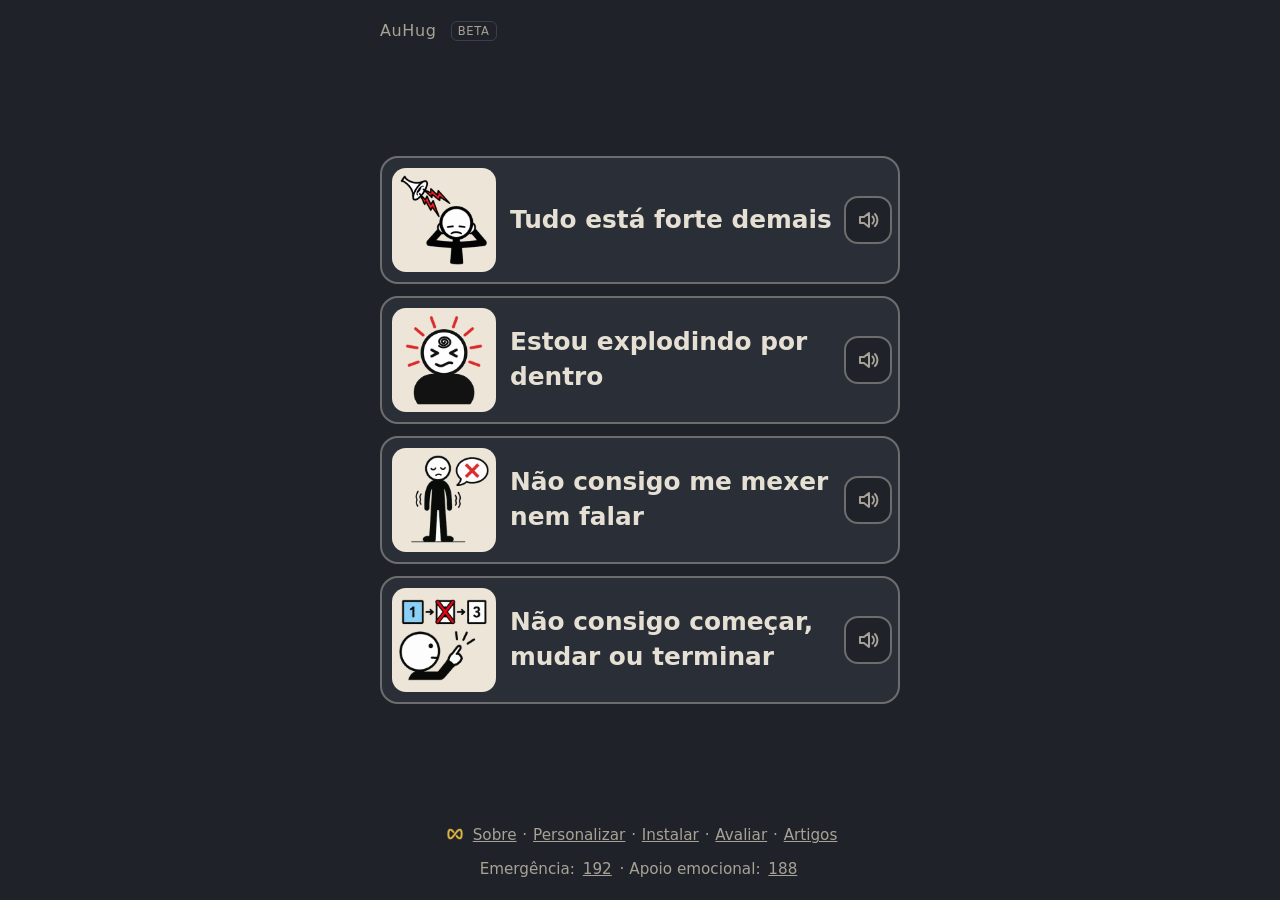
==== commit 84794d18: "Rodapé: "Personalizar" no infinitivo, como as demais ações Co-Authored-By: Claude Opus 5.5 <noreply@" ====
--- a/index.html
+++ b/index.html
@@ -369,7 +369,7 @@
   </nav>
 
   <footer class="rodape">
-    <p class="links-rodape"><a href="#sobre"><img class="logo-rodape" src="icon-64.png" alt="" width="24" height="24">Sobre</a> · <a href="#sobre/plano">Personalize</a><span id="rodape-instalar" hidden> · <a href="#sobre/instalar">Instalar</a></span><span id="rodape-avaliar" hidden> · <a href="#sobre/avaliar">Avaliar</a></span> · <a href="artigos/">Artigos</a></p>
+    <p class="links-rodape"><a href="#sobre"><img class="logo-rodape" src="icon-64.png" alt="" width="24" height="24">Sobre</a> · <a href="#sobre/plano">Personalizar</a><span id="rodape-instalar" hidden> · <a href="#sobre/instalar">Instalar</a></span><span id="rodape-avaliar" hidden> · <a href="#sobre/avaliar">Avaliar</a></span> · <a href="artigos/">Artigos</a></p>
     <p class="emergencia"><span class="grupo">Emergência: <a href="tel:192" aria-label="Ligar para 192, SAMU, emergência">192</a></span> · <span class="grupo">Apoio emocional: <a href="tel:188" aria-label="Ligar para 188, CVV, apoio emocional 24 horas">188</a></span></p>
   </footer>
 </main>
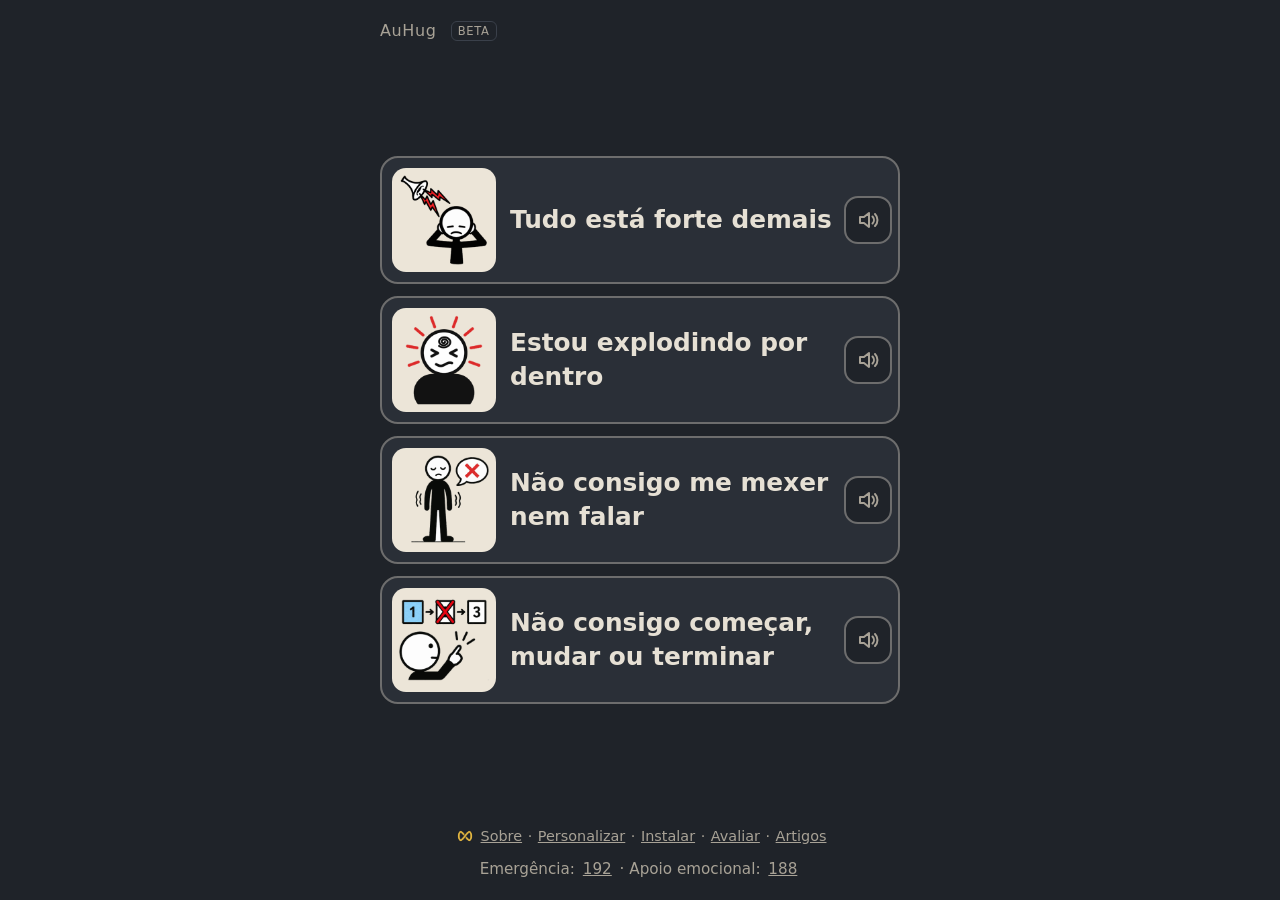
==== commit c2ba4d39: "Rodapé: links numa linha a partir de 360px - Separadores presos ao link anterior (a linha nunca come" ====
--- a/index.html
+++ b/index.html
@@ -197,7 +197,13 @@
   .rodape{margin-top:20px;font-size:.95rem;color:var(--suave);text-align:center}
   .rodape p+p{margin-top:8px}
   .rodape a{color:var(--suave)}
-  .links-rodape a{display:inline-block;padding:4px 1px}
+  .links-rodape{font-size:.9rem}
+  .links-rodape .it{white-space:nowrap}
+  .links-rodape .it[hidden]{display:none}
+  @media (max-width:400px){ .links-rodape{font-size:.86rem} }
+
+  .links-rodape a{display:inline-block;padding:4px 1px;white-space:nowrap}
+  .links-rodape .logo-rodape{width:22px;height:22px;margin-right:5px}
   .emergencia a{display:inline-block;padding:4px 2px;margin:-4px 0}
   .emergencia .grupo{white-space:nowrap}
   .emergencia a{padding:4px 3px}
@@ -353,6 +359,8 @@
     .cartao-corpo .pedido{margin-top:14px;padding-top:12px}
     .cartao-corpo .nota{margin-top:14px;padding-top:10px;font-size:.98em}
   }
+  /* Rodapé em telas estreitas (até 370px): links numa linha sempre que possível. */
+  @media (max-width:370px){ .rodape .links-rodape{font-size:.78rem} .rodape .links-rodape .logo-rodape{width:20px;height:20px;margin-right:3px} }
 </style>
 </head>
 <body>
@@ -369,7 +377,7 @@
   </nav>
 
   <footer class="rodape">
-    <p class="links-rodape"><a href="#sobre"><img class="logo-rodape" src="icon-64.png" alt="" width="24" height="24">Sobre</a> · <a href="#sobre/plano">Personalizar</a><span id="rodape-instalar" hidden> · <a href="#sobre/instalar">Instalar</a></span><span id="rodape-avaliar" hidden> · <a href="#sobre/avaliar">Avaliar</a></span> · <a href="artigos/">Artigos</a></p>
+    <p class="links-rodape"><span class="it"><a href="#sobre"><img class="logo-rodape" src="icon-64.png" alt="" width="24" height="24">Sobre</a>&nbsp;·</span> <span class="it"><a href="#sobre/plano">Personalizar</a>&nbsp;·</span> <span class="it" id="rodape-instalar" hidden><a href="#sobre/instalar">Instalar</a>&nbsp;·</span> <span class="it" id="rodape-avaliar" hidden><a href="#sobre/avaliar">Avaliar</a>&nbsp;·</span> <span class="it"><a href="artigos/">Artigos</a></span></p>
     <p class="emergencia"><span class="grupo">Emergência: <a href="tel:192" aria-label="Ligar para 192, SAMU, emergência">192</a></span> · <span class="grupo">Apoio emocional: <a href="tel:188" aria-label="Ligar para 188, CVV, apoio emocional 24 horas">188</a></span></p>
   </footer>
 </main>
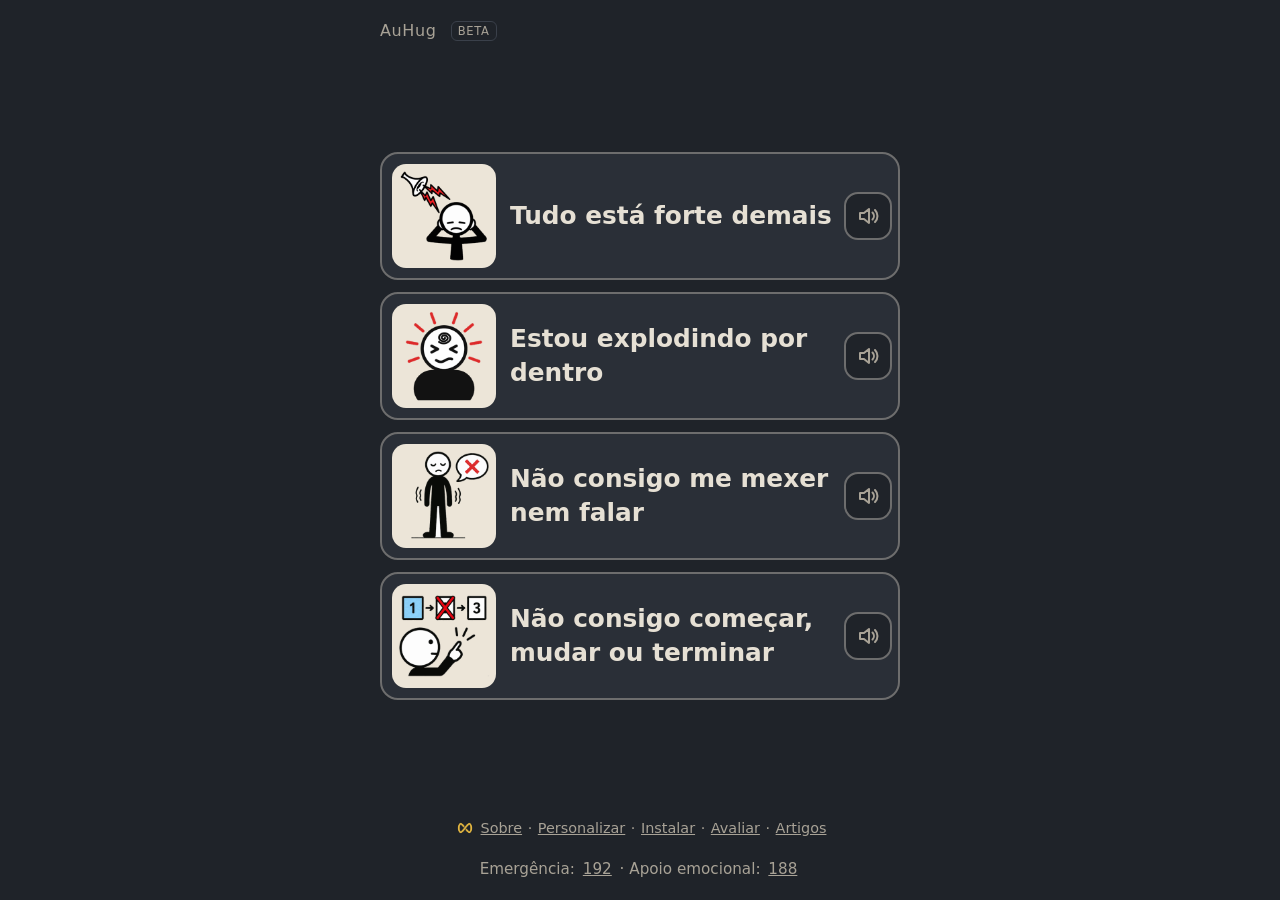
==== commit 2829744b: "Ajustes a partir do relatório do Gemini - 192 e 188 com área de toque de 44px ou mais, sem sobrepor " ====
--- a/index.html
+++ b/index.html
@@ -171,7 +171,7 @@
   .beta{font-size:.72rem;letter-spacing:.06em;text-transform:uppercase;border:1px solid var(--borda);border-radius:6px;padding:1px 6px;margin-left:6px;vertical-align:2px}
   /* Tamanho do símbolo: divide a altura da tela entre os 4 botões (entre 56px e 104px).
      Se o texto precisar de mais espaço (fonte grande, tela deitada), o botão cresce e a tela rola. */
-  :root{--fixo:217px;--aviso:0px;--moldura:26px}
+  :root{--fixo:223px;--aviso:0px;--moldura:26px}
   .lista{display:flex;flex-direction:column;gap:12px;flex:1;justify-content:center}
   .estado{
     display:block;width:100%;text-align:left;
@@ -196,6 +196,7 @@
   .simbolo img{width:100%;height:100%;border-radius:14px;background:var(--cartao-fundo);padding:5px}
   .rodape{margin-top:20px;font-size:.95rem;color:var(--suave);text-align:center}
   .rodape p+p{margin-top:8px}
+  .rodape .emergencia{margin-top:16px}
   .rodape a{color:var(--suave)}
   .links-rodape{font-size:.9rem}
   .links-rodape .it{white-space:nowrap}
@@ -206,7 +207,8 @@
   .links-rodape .logo-rodape{width:22px;height:22px;margin-right:5px}
   .emergencia a{display:inline-block;padding:4px 2px;margin:-4px 0}
   .emergencia .grupo{white-space:nowrap}
-  .emergencia a{padding:4px 3px}
+  /* 192 e 188: área de toque de 44px de altura (margem negativa para não empurrar o layout) */
+  .emergencia a{padding:13px 6px;margin:-13px -3px;position:relative}
   @media (max-width:360px){ .emergencia{font-size:.84rem} }
 
 
@@ -286,7 +288,8 @@
   .plano fieldset{border:none;margin-top:16px}
   .plano legend{font-weight:700;color:var(--texto);margin-bottom:4px}
   .plano .opcao{margin-top:8px}
-  .campo{display:block;width:100%;margin-top:8px;padding:12px 14px;font:inherit;color:var(--texto);
+  .rotulo-campo{display:block;margin-top:10px;font-size:.95rem;color:var(--texto)}
+  .campo{display:block;width:100%;margin-top:6px;padding:12px 14px;font:inherit;color:var(--texto);
     background:var(--botao);border:2px solid var(--contorno);border-radius:12px}
   button.botao-zap{background:none;font:inherit;cursor:pointer}
   .cartao-corpo .contato{margin-top:18px;padding:12px 14px;border:2px solid var(--contorno-cartao);border-radius:14px;font-size:1.15em}
@@ -336,7 +339,7 @@
   }
   /* Celulares baixos (ex.: iPhone SE): tela inicial e cartão precisam caber sem rolar. */
   @media (max-height:700px){
-    #inicio{padding-top:max(12px,env(safe-area-inset-top));padding-bottom:max(12px,env(safe-area-inset-bottom))}
+    #inicio{padding-top:max(12px,env(safe-area-inset-top));padding-bottom:max(16px,env(safe-area-inset-bottom))}
     .marca{margin-bottom:8px}
     .marca{display:none}
     :root{--fixo:132px;--moldura:22px}
@@ -453,13 +456,15 @@
           <label class="opcao"><input type="checkbox" name="ajuda" value="fone"><span>Não tirarem meu fone ou o objeto que estou segurando</span></label>
         </fieldset>
         <fieldset>
-          <legend>Uma frase minha (opcional)</legend>
-          <input class="campo" type="text" name="frase" maxlength="90" placeholder="Ex.: Uso fone abafador para me proteger do barulho.">
+          <legend><label for="frase-pessoal">Uma frase minha (opcional)</label></legend>
+          <input class="campo" id="frase-pessoal" type="text" name="frase" maxlength="90" placeholder="Ex.: Uso fone abafador para me proteger do barulho.">
         </fieldset>
         <fieldset>
           <legend>Pessoa de confiança (opcional)</legend>
-          <input class="campo" type="text" name="contatoNome" maxlength="40" placeholder="Nome" autocomplete="off">
-          <input class="campo" type="tel" name="contatoTel" maxlength="20" placeholder="Telefone com DDD" autocomplete="off">
+          <label class="rotulo-campo" for="contato-nome">Nome</label>
+          <input class="campo" id="contato-nome" type="text" name="contatoNome" maxlength="40" placeholder="Ex.: Ana" autocomplete="off">
+          <label class="rotulo-campo" for="contato-tel">Telefone com DDD</label>
+          <input class="campo" id="contato-tel" type="tel" name="contatoTel" maxlength="20" placeholder="Ex.: (11) 91234-5678" autocomplete="off">
           <p class="fraco" style="font-size:.92rem;margin-top:6px">Aparece no cartão com um botão para ligar.</p>
         </fieldset>
         <div class="botoes-relato">
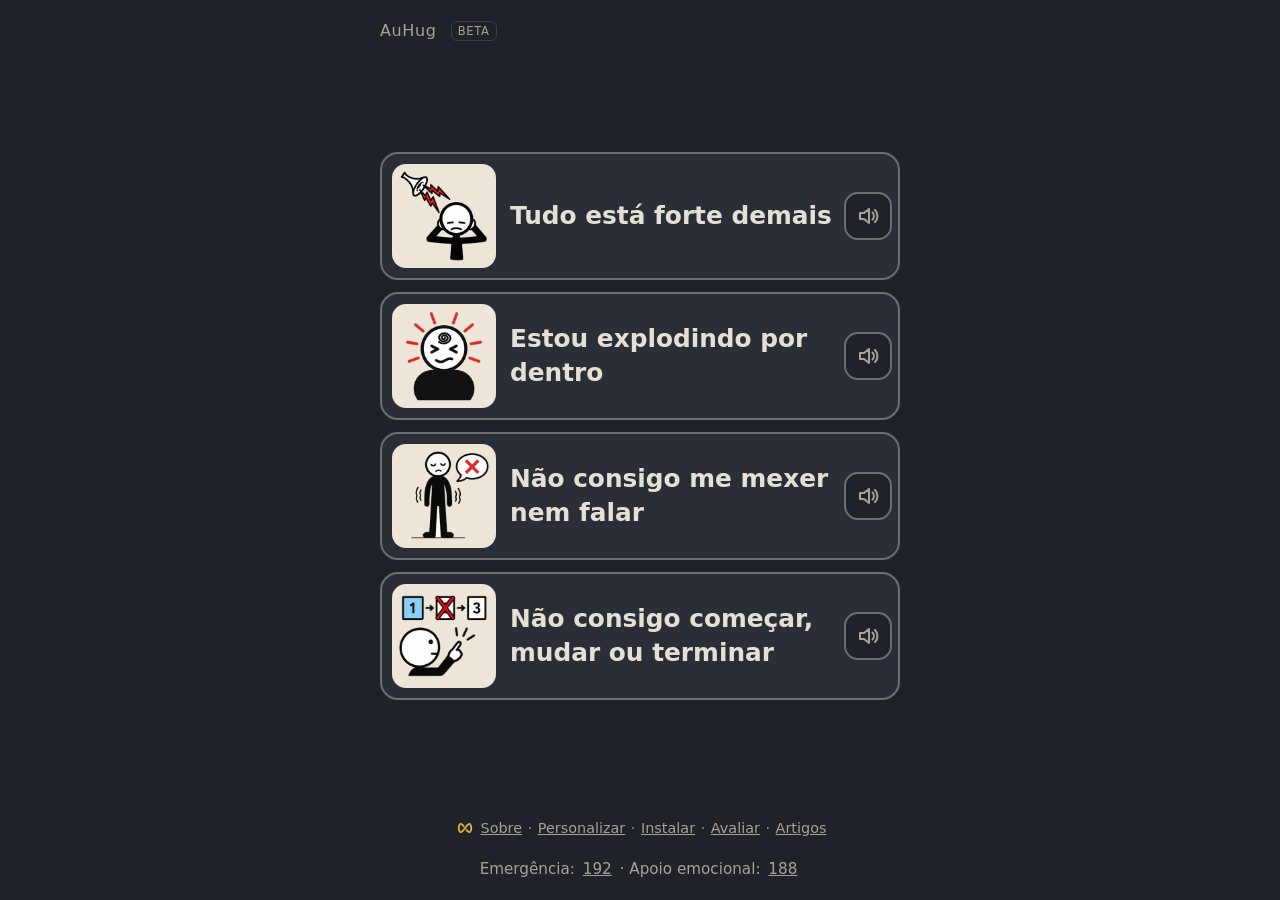
==== commit 76f798cf: "Segurança: JavaScript e CSS em arquivos separados e CSP estrito - index.html só com a estrutura; lóg" ====
--- a/index.html
+++ b/index.html
@@ -7,6 +7,7 @@
 <meta name="description" content="Ferramenta gratuita que ajuda pessoas autistas a comunicar o que precisam em momentos de sobrecarga, meltdown ou shutdown, mesmo sem conseguir falar: cartões para quem está por perto, pictogramas, leitura em voz alta e um primeiro passo simples. Funciona sem internet.">
 <link rel="canonical" href="https://auhug.com.br/">
 <meta name="referrer" content="strict-origin-when-cross-origin">
+<meta http-equiv="Content-Security-Policy" content="default-src 'self'; script-src 'self'; style-src 'self'; img-src 'self' data:; font-src 'self'; connect-src 'self'; manifest-src 'self'; worker-src 'self'; object-src 'none'; base-uri 'self'; form-action 'none'">
 <meta name="robots" content="index,follow">
 <script type="application/ld+json">
 {
@@ -124,247 +125,7 @@
 <meta name="mobile-web-app-capable" content="yes">
 <meta name="apple-mobile-web-app-status-bar-style" content="black-translucent">
 <meta name="apple-mobile-web-app-title" content="AuHug">
-<style>
-  /* Paleta de baixa estimulação: sem preto puro, sem branco puro, sem cores vivas. */
-  :root{
-    --fundo:#1f2329;
-    --botao:#2a2f37;
-    --borda:#3a404a;
-    --texto:#e6e0d4;
-    --suave:#a8a296;
-    --acento:#c4aa8c;
-    --cartao-fundo:#ece5d8;
-    --cartao-texto:#22262c;
-    --cartao-suave:#5a5650;
-    /* Contorno de botões: contraste mínimo de 3:1 (WCAG 1.4.11). */
-    --contorno:#6d6d6d;
-    --contorno-cartao:#898379;
-  }
-  *{box-sizing:border-box;margin:0;padding:0}
-  html,body{height:100%}
-  body{
-    background:var(--fundo);color:var(--texto);
-    font-family:system-ui,-apple-system,"Segoe UI",Roboto,Arial,sans-serif;
-    line-height:1.4;
-    -webkit-tap-highlight-color:transparent;
-    -webkit-text-size-adjust:100%;
-  }
-  /* Sem animações ou transições em lugar nenhum. */
-  *,*::before,*::after{animation:none!important;transition:none!important}
-
-  .tela{display:none;min-height:100vh;min-height:100dvh;/* dvh por último: altura visível com a barra do navegador */
-    padding:max(20px,env(safe-area-inset-top)) 20px max(20px,env(safe-area-inset-bottom));
-    flex-direction:column;max-width:560px;margin:0 auto}
-  .tela.ativa{display:flex}
-
-  button,a.botao{font:inherit;color:inherit;cursor:pointer}
-  /* Foco visível para quem navega pelo teclado (WCAG 2.2): contorno de 3px em ouro, com margem. */
-  :focus{outline:none}
-  :focus-visible{outline:3px solid #e0b440;outline-offset:3px;border-radius:6px}
-  #cartao :focus-visible{outline-color:#22262c}
-  a{color:var(--acento)}
-
-  /* ---------- Início ---------- */
-  .marca{font-size:1rem;color:var(--suave);letter-spacing:.04em;margin-bottom:16px;display:flex;align-items:center;gap:8px}
-  .logo-rodape{width:24px;height:24px;border-radius:6px;vertical-align:middle;margin:-3px 6px 0 0}
-  .logo-sobre{width:64px;height:64px;border-radius:14px;margin-bottom:10px}
-  .beta{font-size:.72rem;letter-spacing:.06em;text-transform:uppercase;border:1px solid var(--borda);border-radius:6px;padding:1px 6px;margin-left:6px;vertical-align:2px}
-  /* Tamanho do símbolo: divide a altura da tela entre os 4 botões (entre 56px e 104px).
-     Se o texto precisar de mais espaço (fonte grande, tela deitada), o botão cresce e a tela rola. */
-  :root{--fixo:223px;--aviso:0px;--moldura:26px}
-  .lista{display:flex;flex-direction:column;gap:12px;flex:1;justify-content:center}
-  .estado{
-    display:block;width:100%;text-align:left;
-    background:var(--botao);border:2px solid var(--contorno);border-radius:18px;
-    padding:26px 22px;font-size:1.45rem;font-weight:600;min-height:92px;
-  }
-  .estado:active{border-color:var(--acento)}
-  /* Alto-falante de cada botão: botão separado, preso à direita, só aparece se o celular tiver voz. */
-  .linha-estado{position:relative}
-  body.com-voz .estado{padding-right:64px;gap:14px}
-  .falar-estado{position:absolute;right:8px;top:50%;transform:translateY(-50%);width:48px;height:48px;
-    display:flex;align-items:center;justify-content:center;background:var(--fundo);
-    border:2px solid var(--contorno);border-radius:14px;color:var(--suave)}
-  .falar-estado[hidden]{display:none}
-  .falar-estado[aria-pressed="true"]{border-color:var(--acento);color:var(--texto)}
-  /* Símbolos (pictogramas ARASAAC) nos botões */
-  .estado{display:flex;align-items:center;gap:16px;padding:10px 16px 10px 10px;min-height:0}
-  .simbolo{flex:0 0 auto;display:flex;
-    width:clamp(56px,calc((100vh - var(--fixo) - var(--aviso)) / 4 - var(--moldura)),104px);
-    width:clamp(56px,calc((100dvh - var(--fixo) - var(--aviso)) / 4 - var(--moldura)),104px);
-    aspect-ratio:1}
-  .simbolo img{width:100%;height:100%;border-radius:14px;background:var(--cartao-fundo);padding:5px}
-  .rodape{margin-top:20px;font-size:.95rem;color:var(--suave);text-align:center}
-  .rodape p+p{margin-top:8px}
-  .rodape .emergencia{margin-top:16px}
-  .rodape a{color:var(--suave)}
-  .links-rodape{font-size:.9rem}
-  .links-rodape .it{white-space:nowrap}
-  .links-rodape .it[hidden]{display:none}
-  @media (max-width:400px){ .links-rodape{font-size:.86rem} }
-
-  .links-rodape a{display:inline-block;padding:4px 1px;white-space:nowrap}
-  .links-rodape .logo-rodape{width:22px;height:22px;margin-right:5px}
-  .emergencia a{display:inline-block;padding:4px 2px;margin:-4px 0}
-  .emergencia .grupo{white-space:nowrap}
-  /* 192 e 188: área de toque de 44px de altura (margem negativa para não empurrar o layout) */
-  .emergencia a{padding:13px 6px;margin:-13px -3px;position:relative}
-  @media (max-width:360px){ .emergencia{font-size:.84rem} }
-
-
-  /* ---------- Barra de cima (Voltar + Ouvir) ---------- */
-  .barra{display:flex;justify-content:space-between;align-items:center;gap:12px;width:100%}
-  .ouvir{display:inline-flex;align-items:center;gap:8px;background:none;border:2px solid var(--contorno);
-    border-radius:12px;padding:12px 16px;font-size:1.05rem;color:var(--suave)}
-  .ouvir[aria-pressed="true"]{border-color:var(--acento);color:var(--texto)}
-  .ouvir[hidden]{display:none}
-  .voltar,.ouvir{white-space:nowrap}
-  @media (max-width:360px){
-    .voltar,.ouvir{padding:9px 11px;font-size:.95rem;gap:6px}
-    .ouvir svg{width:18px;height:18px}
-  }
-  #cartao .ouvir{border-color:var(--contorno-cartao);color:var(--cartao-suave)}
-  #cartao .ouvir[aria-pressed="true"]{border-color:var(--cartao-texto);color:var(--cartao-texto)}
-  .opcao{display:flex;gap:12px;align-items:flex-start;margin-top:10px;font-size:1.05rem}
-  .opcao input{width:24px;height:24px;margin-top:2px;accent-color:var(--acento);flex:0 0 auto}
-
-  /* ---------- Tela de instrução ---------- */
-  .voltar{
-    align-self:flex-start;background:none;border:2px solid var(--contorno);
-    border-radius:12px;padding:12px 18px;font-size:1.05rem;color:var(--suave)
-  }
-  .instrucao{flex:1;display:flex;flex-direction:column;justify-content:center;padding:24px 4px}
-  .instrucao h1{font-size:2.4rem;line-height:1.15;font-weight:700}
-  /* Pictograma da ação, acima da instrução; encolhe em telas baixas. */
-  .simbolo-instrucao{width:clamp(96px,calc(100vh - 470px),168px);width:clamp(96px,calc(100dvh - 470px),168px);
-    aspect-ratio:1;border-radius:20px;background:var(--cartao-fundo);padding:8px;margin-bottom:22px}
-  .instrucao p{font-size:1.35rem;color:var(--suave);margin-top:22px}
-  .mostrar{
-    width:100%;background:var(--botao);border:2px solid var(--acento);border-radius:18px;
-    padding:24px 20px;font-size:1.3rem;font-weight:600;min-height:84px;
-    /* Fica preso ao rodapé visível: nunca exige rolar, mesmo com a barra do navegador. */
-    position:sticky;bottom:max(12px,env(safe-area-inset-bottom))
-  }
-
-  /* ---------- Cartão para terceiros ---------- */
-  #cartao{background:var(--cartao-fundo);color:var(--cartao-texto);max-width:none}
-  #cartao .voltar{border-color:var(--contorno-cartao);color:var(--cartao-suave)}
-  .cartao-corpo{flex:1;display:flex;flex-direction:column;justify-content:center;
-    max-width:560px;width:100%;margin:0 auto;padding:20px 4px}
-  .cartao-corpo{font-size:16px}
-  .cartao-corpo .frase{font-size:1.6em;line-height:1.3;font-weight:600}
-  .cartao-corpo .frase+.frase{margin-top:10px}
-  .cartao-corpo .destaque{font-size:2em;font-weight:800;margin-bottom:14px}
-  .cartao-corpo .pedido{margin-top:22px;padding-top:18px;border-top:2px solid #cfc7b8}
-  .cartao-corpo .pedido .frase{font-weight:700}
-  .cartao-corpo .nota{margin-top:26px;padding-top:14px;border-top:1px solid #cfc7b8;
-    font-size:1.05em;color:var(--cartao-suave)}
-  #cartao .topo{max-width:560px;width:100%;margin:0 auto}
-
-  /* ---------- Sobre ---------- */
-  .texto{padding:24px 2px;font-size:1.08rem}
-  .texto h1{font-size:1.6rem;margin-bottom:14px}
-  .texto h2{font-size:1.2rem;margin:26px 0 10px;color:var(--acento)}
-  .texto p,.texto li{color:var(--texto)}
-  .texto p+p{margin-top:10px}
-  .texto ol,.texto ul{padding-left:22px}
-  .texto li+li{margin-top:6px}
-  .texto .fraco{color:var(--suave)}
-  /* Seções recolhidas: o título é o botão; abre e fecha sem animação. */
-  .dica-secoes{margin:24px 0 10px;font-size:.95rem}
-  .secao{border-top:1px solid var(--borda)}
-  .secao:last-of-type{border-bottom:1px solid var(--borda)}
-  .secao[hidden]{display:none}
-  .secao summary{list-style:none;cursor:pointer;display:flex;align-items:center;justify-content:space-between;gap:12px;min-height:60px;padding:10px 2px}
-  .secao summary::-webkit-details-marker{display:none}
-  .secao summary h2{margin:0;font-size:1.2rem}
-  .secao summary::after{content:"+";font-size:1.8rem;line-height:1;color:var(--suave);flex:0 0 auto;width:28px;text-align:center}
-  .secao[open] summary::after{content:"−"}
-  .secao > :not(summary){margin-bottom:12px}
-  .secao[open]{padding-bottom:10px}
-  .quem-fez p+p{margin-top:12px}
-  .assinatura{color:var(--acento);font-weight:600}
-  .link-ig{display:inline-flex;align-items:center;gap:8px;color:var(--suave);text-decoration:underline}
-  .plano fieldset{border:none;margin-top:16px}
-  .plano legend{font-weight:700;color:var(--texto);margin-bottom:4px}
-  .plano .opcao{margin-top:8px}
-  .rotulo-campo{display:block;margin-top:10px;font-size:.95rem;color:var(--texto)}
-  .campo{display:block;width:100%;margin-top:6px;padding:12px 14px;font:inherit;color:var(--texto);
-    background:var(--botao);border:2px solid var(--contorno);border-radius:12px}
-  button.botao-zap{background:none;font:inherit;cursor:pointer}
-  .cartao-corpo .contato{margin-top:18px;padding:12px 14px;border:2px solid var(--contorno-cartao);border-radius:14px;font-size:1.15em}
-  .cartao-corpo .contato a{color:var(--cartao-texto);font-weight:700;white-space:nowrap}
-  /* ---------- Impressão do cartão personalizado (A4, uma página por situação) ---------- */
-  #impressao{display:none}
-  @media print{
-    @page{size:A4;margin:0}
-    html,body{background:#fff!important;height:auto}
-    body > *:not(#impressao){display:none!important}
-    #impressao{display:block;color:#22262c;font-family:system-ui,-apple-system,"Segoe UI",Roboto,Arial,sans-serif}
-    #impressao *{-webkit-print-color-adjust:exact;print-color-adjust:exact}
-    .imp-folha{width:210mm;height:297mm;display:flex;flex-direction:column;page-break-after:always;break-after:page;position:relative;overflow:hidden;background:#fff}
-    .imp-rot{font-size:10pt;font-weight:700;letter-spacing:.12em;color:#5a5650;margin:0 0 4mm}
-    .imp-sit,.imp-acao{display:flex;gap:6mm;align-items:center}
-    .imp-sit{padding:12mm 16mm 6mm}
-    .imp-mim{padding:6mm 16mm 7mm;border-top:.3mm solid #e2dccf;border-bottom:.8mm dashed #b9b1a3}
-    .imp-folha img{width:27mm;height:27mm;border:.6mm solid #cfc7b8;border-radius:4mm;padding:1.5mm;background:#ece5d8}
-    .imp-grande{font-size:21pt;font-weight:800;line-height:1.15;margin:0}
-    .imp-perm{font-size:13pt;color:#5a5650;margin:1.5mm 0 0}
-    .imp-outro{flex:1;padding:7mm 16mm 16mm;background:#ece5d8}
-    .imp-destaque{font-size:26pt;font-weight:800;margin:0 0 4mm}
-    .imp-frase{font-size:16pt;line-height:1.28;font-weight:600;margin:0 0 2.5mm}
-    .imp-pedido{margin-top:5mm;padding-top:5mm;border-top:.8mm solid #cfc7b8}
-    .imp-pedido .imp-frase{font-weight:800}
-    .imp-contato{margin-top:5mm;padding:3mm 4mm;border:.5mm solid #898379;border-radius:3mm;font-size:14pt}
-    .imp-nota{margin-top:5mm;padding-top:3mm;border-top:.3mm solid #cfc7b8;font-size:11pt;color:#5a5650}
-    .imp-rodape{position:absolute;left:16mm;right:16mm;bottom:7mm;font-size:8.5pt;color:#5a5650;margin:0}
-  }
-  .faq h3{font-size:1.05rem;margin-top:16px;color:var(--texto)}
-  .faq h3:first-child{margin-top:4px}
-  .faq p{color:var(--suave);margin-top:4px}
-  .botoes-relato{display:flex;flex-wrap:wrap;gap:10px;margin-top:12px}
-  .botao-zap[hidden]{display:none}
-  .botao-zap{display:inline-block;border:2px solid var(--acento);border-radius:12px;padding:12px 16px;font-weight:600;text-decoration:none;color:var(--texto)}
-  .pix{margin-top:12px;background:var(--botao);border:2px solid var(--borda);border-radius:14px;padding:14px 16px}
-  .pix .chave{font-family:ui-monospace,Menlo,Consolas,monospace;font-size:1rem;word-break:break-all;margin:6px 0 12px}
-  .pix button{background:none;border:2px solid var(--acento);border-radius:12px;padding:10px 16px;font-size:1rem;font-weight:600}
-
-  @media (min-height:760px){
-    .estado{font-size:1.55rem}
-  }
-  /* Celulares estreitos com alto-falante: fonte e símbolo um pouco menores, para o texto não quebrar demais. */
-  @media (max-width:400px){
-    body.com-voz .estado{font-size:1.18rem;line-height:1.22}
-    body.com-voz .simbolo{max-width:88px}
-  }
-  /* Celulares baixos (ex.: iPhone SE): tela inicial e cartão precisam caber sem rolar. */
-  @media (max-height:700px){
-    #inicio{padding-top:max(12px,env(safe-area-inset-top));padding-bottom:max(16px,env(safe-area-inset-bottom))}
-    .marca{margin-bottom:8px}
-    .marca{display:none}
-    :root{--fixo:132px;--moldura:22px}
-      .estado{min-height:0;padding:8px 12px 8px 8px;gap:12px;font-size:1.12rem;line-height:1.22;border-radius:16px}
-    .simbolo img{padding:4px;border-radius:12px}
-    body.com-voz .estado{padding-right:58px}
-    body.com-voz .simbolo{max-width:72px}
-    .links-rodape{font-size:.85rem}
-    .logo-rodape{width:20px;height:20px;margin-right:4px}
-    .falar-estado{width:44px;height:44px;right:7px}
-    .lista{gap:8px}
-    .rodape{margin-top:12px;font-size:.88rem}
-    .rodape p+p{margin-top:6px}
-    #cartao{padding-top:max(12px,env(safe-area-inset-top));padding-bottom:max(12px,env(safe-area-inset-bottom))}
-    #cartao .voltar,#cartao .ouvir{padding:8px 14px}
-    .cartao-corpo{padding:10px 4px}
-    .cartao-corpo .frase{font-size:1.4em;line-height:1.22}
-    .cartao-corpo .frase+.frase{margin-top:6px}
-    .cartao-corpo .destaque{font-size:1.75em;margin-bottom:8px}
-    .cartao-corpo .pedido{margin-top:14px;padding-top:12px}
-    .cartao-corpo .nota{margin-top:14px;padding-top:10px;font-size:.98em}
-  }
-  /* Rodapé em telas estreitas (até 370px): links numa linha sempre que possível. */
-  @media (max-width:370px){ .rodape .links-rodape{font-size:.78rem} .rodape .links-rodape .logo-rodape{width:20px;height:20px;margin-right:3px} }
-</style>
+<link rel="stylesheet" href="estilo.css">
 </head>
 <body>
 
@@ -434,8 +195,8 @@
     <details class="secao" id="sobre-plano">
       <summary><h2>Personalize seu cartão</h2></summary>
       <p>Ajuste o que aparece nos seus cartões para quem está por perto. Faça isso num momento tranquilo. Suas escolhas ficam <strong>só neste celular</strong>.</p>
-      <p class="fraco" style="font-size:.95rem">Escolha só o essencial: quanto menos itens, mais fácil para a outra pessoa ler.</p>
-      <form id="form-plano" class="plano" onsubmit="return false">
+      <p class="u-texto-menor fraco">Escolha só o essencial: quanto menos itens, mais fácil para a outra pessoa ler.</p>
+      <form id="form-plano" class="plano">
         <fieldset>
           <legend>Toque</legend>
           <label class="opcao"><input type="radio" name="toque" value="nao" checked><span>Não toque em mim</span></label>
@@ -465,14 +226,14 @@
           <input class="campo" id="contato-nome" type="text" name="contatoNome" maxlength="40" placeholder="Ex.: Ana" autocomplete="off">
           <label class="rotulo-campo" for="contato-tel">Telefone com DDD</label>
           <input class="campo" id="contato-tel" type="tel" name="contatoTel" maxlength="20" placeholder="Ex.: (11) 91234-5678" autocomplete="off">
-          <p class="fraco" style="font-size:.92rem;margin-top:6px">Aparece no cartão com um botão para ligar.</p>
+          <p class="u-nota-campo fraco">Aparece no cartão com um botão para ligar.</p>
         </fieldset>
         <div class="botoes-relato">
           <a class="botao-zap" href="#cartao/explodindo">Ver meu cartão</a>
           <button class="botao-zap" type="button" id="imprimir-plano">Imprimir meu cartão</button>
           <button class="botao-zap" type="button" id="apagar-plano">Apagar minhas escolhas</button>
         </div>
-        <p id="plano-status" class="fraco" role="status" style="margin-top:8px"></p>
+        <p id="plano-status" class="u-mt8 fraco" role="status"></p>
       </form>
     </details>
 
@@ -486,13 +247,13 @@
         <li>Toque em <strong>Adicionar à tela inicial</strong> ou <strong>Instalar app</strong>.</li>
         <li>Confirme. O ícone do AuHug aparece junto com seus apps.</li>
       </ol>
-      <p style="margin-top:14px"><strong>iPhone (Safari):</strong></p>
+      <p class="u-mt14"><strong>iPhone (Safari):</strong></p>
       <ol>
         <li>Toque no botão <strong>Compartilhar</strong> (quadrado com seta para cima).</li>
         <li>Role e toque em <strong>Adicionar à Tela de Início</strong>.</li>
         <li>Toque em <strong>Adicionar</strong>.</li>
       </ol>
-      <p class="fraco" style="margin-top:14px">Dica: coloque o ícone na primeira tela do celular e mostre o AuHug para as pessoas próximas de você.</p>
+      <p class="u-mt14 fraco">Dica: coloque o ícone na primeira tela do celular e mostre o AuHug para as pessoas próximas de você.</p>
     </details>
 
     <details class="secao" id="bloco-voz" hidden>
@@ -523,7 +284,7 @@
         <a class="botao-zap" id="link-formulario" href="#" target="_blank" rel="noopener" hidden>Responder ao formulário (1 minuto)</a>
         <a class="botao-zap" id="link-relato" href="#" target="_blank" rel="noopener" hidden>Mandar mensagem no WhatsApp</a>
       </div>
-      <p style="margin-top:14px"><a class="link-ig" href="https://www.instagram.com/auhug.br/" target="_blank" rel="noopener"><svg viewBox="0 0 24 24" width="20" height="20" aria-hidden="true" fill="none" stroke="currentColor" stroke-width="2" stroke-linecap="round" stroke-linejoin="round"><rect x="3" y="3" width="18" height="18" rx="5"/><circle cx="12" cy="12" r="4"/><circle cx="17.5" cy="6.5" r="1" fill="currentColor" stroke="none"/></svg><span>@auhug.br no Instagram</span></a></p>
+      <p class="u-mt14"><a class="link-ig" href="https://www.instagram.com/auhug.br/" target="_blank" rel="noopener"><svg viewBox="0 0 24 24" width="20" height="20" aria-hidden="true" fill="none" stroke="currentColor" stroke-width="2" stroke-linecap="round" stroke-linejoin="round"><rect x="3" y="3" width="18" height="18" rx="5"/><circle cx="12" cy="12" r="4"/><circle cx="17.5" cy="6.5" r="1" fill="currentColor" stroke="none"/></svg><span>@auhug.br no Instagram</span></a></p>
     </details>
 
     <details class="secao" id="bloco-pix" hidden>
@@ -533,7 +294,7 @@
         <div class="fraco">Chave Pix</div>
         <div class="chave" id="pix-chave"></div>
         <button type="button" id="pix-copiar">Copiar chave Pix</button>
-        <span id="pix-ok" class="fraco" role="status" style="margin-left:10px"></span>
+        <span id="pix-ok" class="u-ml10 fraco" role="status"></span>
       </div>
     </details>
 
@@ -576,382 +337,7 @@
   </div>
 </section>
 
-<script>
-/* =============================================================
-   CONTEÚDO — edite os textos aqui.
-   - principal: instrução para a própria pessoa (até ~5 palavras)
-   - permissao: frase menor de acolhimento
-   - destaque: primeira linha do cartão
-   - estado: o que está acontecendo
-   - pedido: o que a outra pessoa deve fazer
-   - notaSeguranca: mostra a frase sobre álcool/drogas no fim do cartão
-   - nota: (opcional) frase própria no fim do cartão, no lugar da frase padrão
-   ============================================================= */
-const CONTEUDO = {
-  forte: {
-    principal: "Afaste-se do barulho.",
-    permissao: "Você pode sair sem explicar.",
-    destaque: "Sou autista.",
-    estado: ["Barulho, luz e movimento estão fortes demais para mim.",
-             "Preciso de um lugar mais calmo por alguns minutos."],
-    pedido: ["Fale pouco e devagar.", "Não toque em mim."],
-    notaSeguranca: true
-  },
-  explodindo: {
-    principal: "Vá para um canto quieto.",
-    permissao: "Nada precisa ser resolvido.",
-    destaque: "Sou autista.",
-    estado: ["Estou em sobrecarga e não consigo falar.", "Isso vai passar."],
-    pedido: ["Fique por perto, em silêncio.", "Peça para as pessoas se afastarem.",
-             "Não toque em mim.", "Não faça perguntas."],
-    notaSeguranca: true
-  },
-  travado: {
-    principal: "Fique onde está.",
-    permissao: "Isso vai passar.",
-    destaque: "Sou autista.",
-    estado: ["Na sobrecarga, meu corpo pode travar e posso não conseguir falar ou me mexer.",
-             "Posso ouvir, mesmo sem conseguir responder."],
-    pedido: ["Preciso de tempo, silêncio e um lugar tranquilo.", "Não faça perguntas.", "Não toque em mim."],
-    /* Nota própria: travar e perder a fala de repente também pode ser sinal de AVC. */
-    nota: "Esta é uma reação que reconheço em mim. Se parecer nova, diferente do meu padrão, ou um lado do meu rosto ou corpo estiver fraco, ligue 192 (SAMU)."
-  },
-  comecar: {
-    principal: "Beba um gole de água.",
-    permissao: "Uma coisa só. Sem pressa.",
-    destaque: "Sou autista.",
-    estado: ["Estou com dificuldade de começar, mudar ou terminar uma tarefa."],
-    pedido: ["Me ajude assim: diga um passo simples por vez.",
-             "Avise antes de mudar de atividade.",
-             "Espere eu terminar antes do próximo.", "Sem pressa."],
-    notaSeguranca: false
-  }
-};
-
-const NOTA_SEGURANCA = "Esta é uma reação neurológica do autismo. Não estou sob efeito de álcool ou drogas.";
-
-/* WhatsApp para relatos (página Sobre): só números, com 55 e DDD, ex.: "5511999999999".
-   Deixe vazio para esconder o bloco "Conte como foi". */
-const WHATSAPP = "";
-const WHATSAPP_MENSAGEM = "Oi! Usei o AuHug e queria contar como foi: ";
-
-/* Link do formulário de avaliação (ex.: Google Forms). Deixe vazio para esconder. */
-const LINK_FORMULARIO = "https://forms.gle/9T5ycz3EdE6rd37m8";
-
-/* Pix para doações (página Sobre). Deixe CHAVE_PIX vazio para esconder. */
-const CHAVE_PIX = "9e6c357a-1e7a-4344-b6c7-91fcf739bc10";
-
-/* ============================================================= */
-
-const telas = ["inicio","instrucao","cartao","sobre"];
-let estadoAtual = null;
-let travaTela = null;
-
-function el(tag, classe, texto){
-  const e = document.createElement(tag);
-  if (classe) e.className = classe;
-  if (texto) e.textContent = texto;
-  return e;
-}
-
-let manterVoz = false;   /* true quando a fala começou no toque que abriu esta tela */
-function mostrar(id){
-  if (!manterVoz) pararVoz();
-  manterVoz = false;
-  telas.forEach(t => document.getElementById(t).classList.toggle("ativa", t === id));
-  window.scrollTo(0,0);
-  document.querySelector('meta[name="theme-color"]')
-    .setAttribute("content", id === "cartao" ? "#ece5d8" : "#1f2329");
-  if (id === "cartao") manterTelaLigada(); else liberarTela();
-}
-
-function renderInstrucao(chave){
-  const c = CONTEUDO[chave];
-  document.getElementById("instrucao-principal").textContent = c.principal;
-  document.getElementById("instrucao-permissao").textContent = c.permissao;
-  document.getElementById("instrucao-simbolo").src = "simbolos/acao-" + chave + ".png";
-}
-
-/* ---------- Personalize seu cartão (guardado só no celular) ---------- */
-const PLANO_TOQUE = { nao: "Não toque em mim.", ombro: "Se precisar, pode tocar no meu ombro, com calma.", abraco: "Um abraço firme me ajuda, se eu aceitar." };
-const PLANO_PERGUNTAS = { nao: "Não faça perguntas.", simnao: "Faça só perguntas de sim ou não; posso responder com um gesto." };
-const PLANO_AJUDA = { luz: "Diminua o barulho e a luz, se puder.", calmo: "Me ajude a ir para um lugar mais calmo.",
-  perto: "Fique por perto, em silêncio.", agua: "Me ofereça água.", fone: "Não tire meu fone nem o objeto que estou segurando." };
-function lerPlano(){ try { return JSON.parse(localStorage.getItem("auhug-plano") || "null"); } catch(e){ return null; } }
-function gravarPlano(p){ try { if (p) localStorage.setItem("auhug-plano", JSON.stringify(p)); else localStorage.removeItem("auhug-plano"); return true; } catch(e){ return false; } }
-
-function conteudoCartao(chave){
-  const c = CONTEUDO[chave], p = lerPlano();
-  const r = { destaque: c.destaque, estado: c.estado.slice(), pedido: c.pedido.slice(),
-              nota: c.nota || (c.notaSeguranca ? NOTA_SEGURANCA : ""), contato: null };
-  if (!p) return r;
-  r.pedido = r.pedido.map(f => f === "Não toque em mim." ? PLANO_TOQUE[p.toque] || f
-                             : f === "Não faça perguntas." ? PLANO_PERGUNTAS[p.perguntas] || f : f);
-  if (chave !== "comecar") (p.ajuda || []).forEach(k => {
-    const f = PLANO_AJUDA[k]; if (f && !r.pedido.includes(f)) r.pedido.push(f);
-  });
-  if (p.frase) r.pedido.push(p.frase.trim());
-  const tel = (p.contatoTel || "").replace(/[^0-9+]/g, "");
-  if (p.contatoNome || tel) r.contato = { nome: (p.contatoNome || "").trim(), tel, telTexto: (p.contatoTel || "").trim() };
-  return r;
-}
-
-function renderCartao(chave){
-  const c = conteudoCartao(chave);
-  const corpo = document.getElementById("cartao-corpo");
-  corpo.replaceChildren();
-  corpo.appendChild(el("p","frase destaque",c.destaque));
-  c.estado.forEach(f => corpo.appendChild(el("p","frase",f)));
-  const pedido = el("div","pedido");
-  c.pedido.forEach(f => pedido.appendChild(el("p","frase",f)));
-  corpo.appendChild(pedido);
-  if (c.contato) {
-    const box = el("p","contato");
-    box.appendChild(document.createTextNode("Pessoa de confiança: " + (c.contato.nome || "")));
-    if (c.contato.tel) {
-      box.appendChild(document.createTextNode(c.contato.nome ? " · " : ""));
-      const a = el("a", null, c.contato.telTexto || c.contato.tel); a.href = "tel:" + c.contato.tel; box.appendChild(a);
-    }
-    corpo.appendChild(box);
-  }
-  if (c.nota) corpo.appendChild(el("p","nota",c.nota));
-}
-
-/* Ajuste automático: se o cartão não couber na tela, reduz a fonte aos poucos (mínimo 75%). */
-function ajustarCartao(){
-  const corpo = document.getElementById("cartao-corpo");
-  let esc = 1; corpo.style.fontSize = "";
-  while (document.documentElement.scrollHeight > window.innerHeight + 1 && esc > 0.75) {
-    esc -= 0.05; corpo.style.fontSize = (16 * esc) + "px";
-  }
-}
-window.addEventListener("resize", () => { if (location.hash.startsWith("#cartao/")) ajustarCartao(); });
-
-/* Navegação por endereço (#), para o botão "voltar" do celular funcionar. */
-function rota(){
-  const h = location.hash.replace("#","");
-  const [tipo, chave] = h.split("/");
-  if ((tipo === "instrucao" || tipo === "cartao") && CONTEUDO[chave]){
-    estadoAtual = chave;
-    if (tipo === "instrucao") renderInstrucao(chave); else renderCartao(chave);
-    mostrar(tipo);
-    if (tipo === "cartao") ajustarCartao();
-  } else if (tipo === "sobre"){
-    mostrar("sobre");
-    const alvo = { instalar: "sobre-instalar", avaliar: "sobre-avaliar", "quem-fez": "sobre-quem-fez", plano: "sobre-plano" }[chave];
-    if (alvo) { const d = document.getElementById(alvo); d.open = true; d.scrollIntoView(); }
-  } else {
-    mostrar("inicio");
-  }
-}
-
-document.querySelectorAll("[data-estado]").forEach(b =>
-  b.addEventListener("click", () => { location.hash = "instrucao/" + b.dataset.estado; }));
-
-document.getElementById("botao-cartao").addEventListener("click", () => {
-  location.hash = "cartao/" + estadoAtual;
-});
-
-/* "Voltar" desfaz o último passo dentro do app; se a pessoa abriu direto num link, vai para o início. */
-const pilha = [location.hash];
-window.addEventListener("hashchange", () => {
-  if (pilha.length > 1 && pilha[pilha.length - 2] === location.hash) pilha.pop();
-  else pilha.push(location.hash);
-});
-document.querySelectorAll("[data-voltar]").forEach(b =>
-  b.addEventListener("click", () => {
-    if (pilha.length > 1) { history.back(); return; }
-    const destino = location.hash.startsWith("#cartao/") ? "#instrucao/" + estadoAtual : "#";
-    history.replaceState(null, "", destino === "#" ? location.pathname : destino);
-    pilha[0] = location.hash;
-    rota();
-  }));
-
-document.querySelectorAll("[data-ir='sobre-instalar']").forEach(b =>
-  b.addEventListener("click", () => { location.hash = "sobre/instalar"; }));
-
-/* Mantém a tela acesa enquanto o cartão está aberto (quando o navegador permite). */
-async function manterTelaLigada(){
-  try { if ("wakeLock" in navigator && !travaTela) travaTela = await navigator.wakeLock.request("screen"); }
-  catch(e){ travaTela = null; }
-}
-function liberarTela(){
-  try { if (travaTela) travaTela.release(); } catch(e){}
-  travaTela = null;
-}
-document.addEventListener("visibilitychange", () => {
-  if (document.visibilityState === "visible" && location.hash.startsWith("#cartao/")) {
-    travaTela = null; manterTelaLigada();
-  }
-});
-
-/* Link "Instalar" no rodapé: só aparece no navegador (não no app instalado). */
-(function(){
-  const instalado = window.matchMedia("(display-mode: standalone)").matches || navigator.standalone === true;
-  if (!instalado) document.getElementById("rodape-instalar").hidden = false;
-})();
-
-/* Link de relatos */
-/* Pix */
-if (CHAVE_PIX){
-  document.getElementById("pix-chave").textContent = CHAVE_PIX;
-  
-  document.getElementById("bloco-pix").hidden = false;
-  document.getElementById("pix-copiar").addEventListener("click", async () => {
-    const ok = document.getElementById("pix-ok");
-    try { await navigator.clipboard.writeText(CHAVE_PIX); ok.textContent = "Copiada."; }
-    catch(e){
-      const r = document.createRange(); r.selectNodeContents(document.getElementById("pix-chave"));
-      const sel = getSelection(); sel.removeAllRanges(); sel.addRange(r);
-      ok.textContent = "Selecionada. Toque e segure para copiar.";
-    }
-  });
-}
-
-if (WHATSAPP){
-  const z = document.getElementById("link-relato");
-  z.href = "https://wa.me/" + WHATSAPP + "?text=" + encodeURIComponent(WHATSAPP_MENSAGEM); z.hidden = false;
-  document.getElementById("sobre-avaliar").hidden = false;
-}
-
-/* ---------- Voz (leitura em voz alta com a voz do próprio celular) ---------- */
-const temVoz = "speechSynthesis" in window && "SpeechSynthesisUtterance" in window;
-let vozAuto = false;
-try { vozAuto = localStorage.getItem("auhug-voz-auto") === "1"; } catch(e){}
-
-function textoDaTela(qual){
-  const c = CONTEUDO[estadoAtual]; if (!c) return "";
-  if (qual === "instrucao") return c.principal + " " + c.permissao;
-  const k = conteudoCartao(estadoAtual);
-  return [k.destaque, ...k.estado, ...k.pedido, k.contato ? "Pessoa de confiança: " + k.contato.nome : "", k.nota].join(" ");
-}
-function vozPortugues(){
-  const vs = speechSynthesis.getVoices();
-  return vs.find(v => /^pt[-_]BR/i.test(v.lang)) || vs.find(v => /^pt/i.test(v.lang)) || null;
-}
-function marcarBotoes(ativo){
-  if (!ativo) document.querySelectorAll("[data-falar]").forEach(b => b.setAttribute("aria-pressed","false"));
-  document.querySelectorAll("[data-ouvir]").forEach(b => {
-    b.setAttribute("aria-pressed", ativo ? "true" : "false");
-    b.querySelector("span").textContent = ativo ? "Parar" : (b.dataset.ouvir === "cartao" ? "Ler em voz alta" : "Ouvir");
-  });
-}
-function falar(texto){
-  if (!temVoz || !texto) return;
-  speechSynthesis.cancel();
-  const u = new SpeechSynthesisUtterance(texto);
-  u.lang = "pt-BR"; u.rate = 0.9;
-  const v = vozPortugues(); if (v) u.voice = v;
-  u.onend = u.onerror = () => marcarBotoes(false);
-  marcarBotoes(true);
-  speechSynthesis.speak(u);
-}
-function pararVoz(){ if (temVoz) { speechSynthesis.cancel(); marcarBotoes(false); } }
-
-if (temVoz) {
-  document.querySelectorAll("[data-ouvir]").forEach(b => {
-    b.hidden = false;
-    b.addEventListener("click", () => {
-      if (b.getAttribute("aria-pressed") === "true") pararVoz(); else falar(textoDaTela(b.dataset.ouvir));
-    });
-  });
-  document.getElementById("bloco-voz").hidden = false;
-  document.body.classList.add("com-voz");
-  document.querySelectorAll("[data-falar]").forEach(b => {
-    b.hidden = false;
-    b.addEventListener("click", () => {
-      const tocando = b.getAttribute("aria-pressed") === "true";
-      pararVoz();
-      if (tocando) return;
-      const texto = document.querySelector('[data-estado="' + b.dataset.falar + '"] span:last-child').textContent;
-      falar(texto);
-      b.setAttribute("aria-pressed", "true");
-    });
-  });
-  const caixa = document.getElementById("voz-auto");
-  caixa.checked = vozAuto;
-  caixa.addEventListener("change", () => {
-    vozAuto = caixa.checked;
-    try { localStorage.setItem("auhug-voz-auto", vozAuto ? "1" : "0"); } catch(e){}
-  });
-  /* Leitura automática: fala direto no toque (alguns celulares só permitem voz em resposta a um toque). */
-  document.querySelectorAll("[data-estado]").forEach(b => b.addEventListener("click", () => {
-    if (!vozAuto) return;
-    const c = CONTEUDO[b.dataset.estado];
-    manterVoz = true;
-    falar(c.principal + " " + c.permissao);
-  }));
-  speechSynthesis.getVoices();
-}
-
-/* Formulário do plano de apoio: grava a cada mudança */
-(function(){
-  const f = document.getElementById("form-plano"), st = document.getElementById("plano-status");
-  function preencher(p){
-    f.reset();
-    if (!p) return;
-    f.querySelectorAll("[name=toque]").forEach(i => i.checked = i.value === p.toque);
-    f.querySelectorAll("[name=perguntas]").forEach(i => i.checked = i.value === p.perguntas);
-    f.querySelectorAll("[name=ajuda]").forEach(i => i.checked = (p.ajuda || []).includes(i.value));
-    f.frase.value = p.frase || ""; f.contatoNome.value = p.contatoNome || ""; f.contatoTel.value = p.contatoTel || "";
-  }
-  function coletar(){
-    return { toque: (f.querySelector("[name=toque]:checked") || {}).value || "nao",
-             perguntas: (f.querySelector("[name=perguntas]:checked") || {}).value || "nao",
-             ajuda: [...f.querySelectorAll("[name=ajuda]:checked")].map(i => i.value),
-             frase: f.frase.value.trim(), contatoNome: f.contatoNome.value.trim(), contatoTel: f.contatoTel.value.trim() };
-  }
-  preencher(lerPlano());
-  f.addEventListener("input", () => { st.textContent = gravarPlano(coletar()) ? "Salvo neste celular." : "Não foi possível salvar neste navegador."; });
-  document.getElementById("apagar-plano").addEventListener("click", () => {
-    gravarPlano(null); preencher(null); st.textContent = "Escolhas apagadas. Os cartões voltaram ao padrão.";
-  });
-})();
-
-/* Imprimir meu cartão: monta as 4 páginas com o plano aplicado e abre a impressão do celular */
-function montarImpressao(){
-  const area = document.getElementById("impressao"); area.replaceChildren();
-  document.querySelectorAll("[data-estado]").forEach(b => {
-    const k = b.dataset.estado, c = CONTEUDO[k], cc = conteudoCartao(k);
-    const folha = el("section","imp-folha");
-    const sit = el("div","imp-sit"); const i1 = document.createElement("img"); i1.src = "simbolos/arasaac-" + k + ".png"; i1.alt = "";
-    const s1 = el("div"); s1.append(el("p","imp-rot","QUANDO"), el("p","imp-grande", b.querySelector("span:last-child").textContent)); sit.append(i1, s1);
-    const mim = el("div","imp-mim"); mim.appendChild(el("p","imp-rot","PARA MIM"));
-    const ac = el("div","imp-acao"); const i2 = document.createElement("img"); i2.src = "simbolos/acao-" + k + ".png"; i2.alt = "";
-    const s2 = el("div"); s2.append(el("p","imp-grande",c.principal), el("p","imp-perm",c.permissao)); ac.append(i2, s2); mim.appendChild(ac);
-    const out = el("div","imp-outro"); out.appendChild(el("p","imp-rot","PARA QUEM ESTÁ POR PERTO"));
-    out.appendChild(el("p","imp-destaque",cc.destaque)); cc.estado.forEach(f => out.appendChild(el("p","imp-frase",f)));
-    const ped = el("div","imp-pedido"); cc.pedido.forEach(f => ped.appendChild(el("p","imp-frase",f))); out.appendChild(ped);
-    if (cc.contato) out.appendChild(el("p","imp-contato","Pessoa de confiança: " + [cc.contato.nome, cc.contato.telTexto || cc.contato.tel].filter(Boolean).join(" · ")));
-    if (cc.nota) out.appendChild(el("p","imp-nota",cc.nota));
-    folha.append(sit, mim, out, el("p","imp-rodape","Cartão do AuHug · auhug.com.br · Pictogramas: ARASAAC, Sergio Palao (CC BY-NC-SA), e desenhos próprios do AuHug"));
-    area.appendChild(folha);
-  });
-  return area;
-}
-document.getElementById("imprimir-plano").addEventListener("click", () => {
-  const imgs = [...montarImpressao().querySelectorAll("img")];
-  Promise.all(imgs.map(i => i.complete ? null : new Promise(r => { i.onload = i.onerror = r; }))).then(() => window.print());
-});
-
-/* Formulário de avaliação */
-if (LINK_FORMULARIO){
-  const a = document.getElementById("link-formulario"); a.href = LINK_FORMULARIO; a.hidden = false;
-  document.getElementById("sobre-avaliar").hidden = false;
-  document.getElementById("privacidade-form").hidden = false;
-  document.getElementById("rodape-avaliar").hidden = false;
-}
-
-window.addEventListener("hashchange", rota);
-rota();
-
-/* Funcionamento sem internet (arquivo sw.js). */
-if ("serviceWorker" in navigator) {
-  window.addEventListener("load", () => {
-    navigator.serviceWorker.register("sw.js").catch(() => {});
-  });
-}
-</script>
+<script src="app.js"></script>
 <!-- Área de impressão do cartão personalizado (só aparece ao imprimir) -->
 <div id="impressao" aria-hidden="true"></div>
 </body>
--- a/estilo.css
+++ b/estilo.css
@@ -0,0 +1,245 @@
+/* Paleta de baixa estimulação: sem preto puro, sem branco puro, sem cores vivas. */
+:root{
+  --fundo:#1f2329;
+  --botao:#2a2f37;
+  --borda:#3a404a;
+  --texto:#e6e0d4;
+  --suave:#a8a296;
+  --acento:#c4aa8c;
+  --cartao-fundo:#ece5d8;
+  --cartao-texto:#22262c;
+  --cartao-suave:#5a5650;
+  /* Contorno de botões: contraste mínimo de 3:1 (WCAG 1.4.11). */
+  --contorno:#6d6d6d;
+  --contorno-cartao:#898379;
+}
+*{box-sizing:border-box;margin:0;padding:0}
+html,body{height:100%}
+body{
+  background:var(--fundo);color:var(--texto);
+  font-family:system-ui,-apple-system,"Segoe UI",Roboto,Arial,sans-serif;
+  line-height:1.4;
+  -webkit-tap-highlight-color:transparent;
+  -webkit-text-size-adjust:100%;
+}
+/* Sem animações ou transições em lugar nenhum. */
+*,*::before,*::after{animation:none!important;transition:none!important}
+
+.tela{display:none;min-height:100vh;min-height:100dvh;/* dvh por último: altura visível com a barra do navegador */
+  padding:max(20px,env(safe-area-inset-top)) 20px max(20px,env(safe-area-inset-bottom));
+  flex-direction:column;max-width:560px;margin:0 auto}
+.tela.ativa{display:flex}
+
+button,a.botao{font:inherit;color:inherit;cursor:pointer}
+/* Foco visível para quem navega pelo teclado (WCAG 2.2): contorno de 3px em ouro, com margem. */
+:focus{outline:none}
+:focus-visible{outline:3px solid #e0b440;outline-offset:3px;border-radius:6px}
+#cartao :focus-visible{outline-color:#22262c}
+a{color:var(--acento)}
+
+/* ---------- Início ---------- */
+.marca{font-size:1rem;color:var(--suave);letter-spacing:.04em;margin-bottom:16px;display:flex;align-items:center;gap:8px}
+.logo-rodape{width:24px;height:24px;border-radius:6px;vertical-align:middle;margin:-3px 6px 0 0}
+.logo-sobre{width:64px;height:64px;border-radius:14px;margin-bottom:10px}
+.beta{font-size:.72rem;letter-spacing:.06em;text-transform:uppercase;border:1px solid var(--borda);border-radius:6px;padding:1px 6px;margin-left:6px;vertical-align:2px}
+/* Tamanho do símbolo: divide a altura da tela entre os 4 botões (entre 56px e 104px).
+   Se o texto precisar de mais espaço (fonte grande, tela deitada), o botão cresce e a tela rola. */
+:root{--fixo:223px;--aviso:0px;--moldura:26px}
+.lista{display:flex;flex-direction:column;gap:12px;flex:1;justify-content:center}
+.estado{
+  display:block;width:100%;text-align:left;
+  background:var(--botao);border:2px solid var(--contorno);border-radius:18px;
+  padding:26px 22px;font-size:1.45rem;font-weight:600;min-height:92px;
+}
+.estado:active{border-color:var(--acento)}
+/* Alto-falante de cada botão: botão separado, preso à direita, só aparece se o celular tiver voz. */
+.linha-estado{position:relative}
+body.com-voz .estado{padding-right:64px;gap:14px}
+.falar-estado{position:absolute;right:8px;top:50%;transform:translateY(-50%);width:48px;height:48px;
+  display:flex;align-items:center;justify-content:center;background:var(--fundo);
+  border:2px solid var(--contorno);border-radius:14px;color:var(--suave)}
+.falar-estado[hidden]{display:none}
+.falar-estado[aria-pressed="true"]{border-color:var(--acento);color:var(--texto)}
+/* Símbolos (pictogramas ARASAAC) nos botões */
+.estado{display:flex;align-items:center;gap:16px;padding:10px 16px 10px 10px;min-height:0}
+.simbolo{flex:0 0 auto;display:flex;
+  width:clamp(56px,calc((100vh - var(--fixo) - var(--aviso)) / 4 - var(--moldura)),104px);
+  width:clamp(56px,calc((100dvh - var(--fixo) - var(--aviso)) / 4 - var(--moldura)),104px);
+  aspect-ratio:1}
+.simbolo img{width:100%;height:100%;border-radius:14px;background:var(--cartao-fundo);padding:5px}
+.rodape{margin-top:20px;font-size:.95rem;color:var(--suave);text-align:center}
+.rodape p+p{margin-top:8px}
+.rodape .emergencia{margin-top:16px}
+.rodape a{color:var(--suave)}
+.links-rodape{font-size:.9rem}
+.links-rodape .it{white-space:nowrap}
+.links-rodape .it[hidden]{display:none}
+@media (max-width:400px){ .links-rodape{font-size:.86rem} }
+
+.links-rodape a{display:inline-block;padding:4px 1px;white-space:nowrap}
+.links-rodape .logo-rodape{width:22px;height:22px;margin-right:5px}
+.emergencia a{display:inline-block;padding:4px 2px;margin:-4px 0}
+.emergencia .grupo{white-space:nowrap}
+/* 192 e 188: área de toque de 44px de altura (margem negativa para não empurrar o layout) */
+.emergencia a{padding:13px 6px;margin:-13px -3px;position:relative}
+@media (max-width:360px){ .emergencia{font-size:.84rem} }
+
+
+/* ---------- Barra de cima (Voltar + Ouvir) ---------- */
+.barra{display:flex;justify-content:space-between;align-items:center;gap:12px;width:100%}
+.ouvir{display:inline-flex;align-items:center;gap:8px;background:none;border:2px solid var(--contorno);
+  border-radius:12px;padding:12px 16px;font-size:1.05rem;color:var(--suave)}
+.ouvir[aria-pressed="true"]{border-color:var(--acento);color:var(--texto)}
+.ouvir[hidden]{display:none}
+.voltar,.ouvir{white-space:nowrap}
+@media (max-width:360px){
+  .voltar,.ouvir{padding:9px 11px;font-size:.95rem;gap:6px}
+  .ouvir svg{width:18px;height:18px}
+}
+#cartao .ouvir{border-color:var(--contorno-cartao);color:var(--cartao-suave)}
+#cartao .ouvir[aria-pressed="true"]{border-color:var(--cartao-texto);color:var(--cartao-texto)}
+.opcao{display:flex;gap:12px;align-items:flex-start;margin-top:10px;font-size:1.05rem}
+.opcao input{width:24px;height:24px;margin-top:2px;accent-color:var(--acento);flex:0 0 auto}
+
+/* ---------- Tela de instrução ---------- */
+.voltar{
+  align-self:flex-start;background:none;border:2px solid var(--contorno);
+  border-radius:12px;padding:12px 18px;font-size:1.05rem;color:var(--suave)
+}
+.instrucao{flex:1;display:flex;flex-direction:column;justify-content:center;padding:24px 4px}
+.instrucao h1{font-size:2.4rem;line-height:1.15;font-weight:700}
+/* Pictograma da ação, acima da instrução; encolhe em telas baixas. */
+.simbolo-instrucao{width:clamp(96px,calc(100vh - 470px),168px);width:clamp(96px,calc(100dvh - 470px),168px);
+  aspect-ratio:1;border-radius:20px;background:var(--cartao-fundo);padding:8px;margin-bottom:22px}
+.instrucao p{font-size:1.35rem;color:var(--suave);margin-top:22px}
+.mostrar{
+  width:100%;background:var(--botao);border:2px solid var(--acento);border-radius:18px;
+  padding:24px 20px;font-size:1.3rem;font-weight:600;min-height:84px;
+  /* Fica preso ao rodapé visível: nunca exige rolar, mesmo com a barra do navegador. */
+  position:sticky;bottom:max(12px,env(safe-area-inset-bottom))
+}
+
+/* ---------- Cartão para terceiros ---------- */
+#cartao{background:var(--cartao-fundo);color:var(--cartao-texto);max-width:none}
+#cartao .voltar{border-color:var(--contorno-cartao);color:var(--cartao-suave)}
+.cartao-corpo{flex:1;display:flex;flex-direction:column;justify-content:center;
+  max-width:560px;width:100%;margin:0 auto;padding:20px 4px}
+.cartao-corpo{font-size:16px}
+.cartao-corpo .frase{font-size:1.6em;line-height:1.3;font-weight:600}
+.cartao-corpo .frase+.frase{margin-top:10px}
+.cartao-corpo .destaque{font-size:2em;font-weight:800;margin-bottom:14px}
+.cartao-corpo .pedido{margin-top:22px;padding-top:18px;border-top:2px solid #cfc7b8}
+.cartao-corpo .pedido .frase{font-weight:700}
+.cartao-corpo .nota{margin-top:26px;padding-top:14px;border-top:1px solid #cfc7b8;
+  font-size:1.05em;color:var(--cartao-suave)}
+#cartao .topo{max-width:560px;width:100%;margin:0 auto}
+
+/* ---------- Sobre ---------- */
+.texto{padding:24px 2px;font-size:1.08rem}
+.texto h1{font-size:1.6rem;margin-bottom:14px}
+.texto h2{font-size:1.2rem;margin:26px 0 10px;color:var(--acento)}
+.texto p,.texto li{color:var(--texto)}
+.texto p+p{margin-top:10px}
+.texto ol,.texto ul{padding-left:22px}
+.texto li+li{margin-top:6px}
+.texto .fraco{color:var(--suave)}
+/* Seções recolhidas: o título é o botão; abre e fecha sem animação. */
+.dica-secoes{margin:24px 0 10px;font-size:.95rem}
+.secao{border-top:1px solid var(--borda)}
+.secao:last-of-type{border-bottom:1px solid var(--borda)}
+.secao[hidden]{display:none}
+.secao summary{list-style:none;cursor:pointer;display:flex;align-items:center;justify-content:space-between;gap:12px;min-height:60px;padding:10px 2px}
+.secao summary::-webkit-details-marker{display:none}
+.secao summary h2{margin:0;font-size:1.2rem}
+.secao summary::after{content:"+";font-size:1.8rem;line-height:1;color:var(--suave);flex:0 0 auto;width:28px;text-align:center}
+.secao[open] summary::after{content:"−"}
+.secao > :not(summary){margin-bottom:12px}
+.secao[open]{padding-bottom:10px}
+.quem-fez p+p{margin-top:12px}
+.assinatura{color:var(--acento);font-weight:600}
+.link-ig{display:inline-flex;align-items:center;gap:8px;color:var(--suave);text-decoration:underline}
+.plano fieldset{border:none;margin-top:16px}
+.plano legend{font-weight:700;color:var(--texto);margin-bottom:4px}
+.plano .opcao{margin-top:8px}
+.rotulo-campo{display:block;margin-top:10px;font-size:.95rem;color:var(--texto)}
+.campo{display:block;width:100%;margin-top:6px;padding:12px 14px;font:inherit;color:var(--texto);
+  background:var(--botao);border:2px solid var(--contorno);border-radius:12px}
+button.botao-zap{background:none;font:inherit;cursor:pointer}
+.cartao-corpo .contato{margin-top:18px;padding:12px 14px;border:2px solid var(--contorno-cartao);border-radius:14px;font-size:1.15em}
+.cartao-corpo .contato a{color:var(--cartao-texto);font-weight:700;white-space:nowrap}
+/* ---------- Impressão do cartão personalizado (A4, uma página por situação) ---------- */
+#impressao{display:none}
+@media print{
+  @page{size:A4;margin:0}
+  html,body{background:#fff!important;height:auto}
+  body > *:not(#impressao){display:none!important}
+  #impressao{display:block;color:#22262c;font-family:system-ui,-apple-system,"Segoe UI",Roboto,Arial,sans-serif}
+  #impressao *{-webkit-print-color-adjust:exact;print-color-adjust:exact}
+  .imp-folha{width:210mm;height:297mm;display:flex;flex-direction:column;page-break-after:always;break-after:page;position:relative;overflow:hidden;background:#fff}
+  .imp-rot{font-size:10pt;font-weight:700;letter-spacing:.12em;color:#5a5650;margin:0 0 4mm}
+  .imp-sit,.imp-acao{display:flex;gap:6mm;align-items:center}
+  .imp-sit{padding:12mm 16mm 6mm}
+  .imp-mim{padding:6mm 16mm 7mm;border-top:.3mm solid #e2dccf;border-bottom:.8mm dashed #b9b1a3}
+  .imp-folha img{width:27mm;height:27mm;border:.6mm solid #cfc7b8;border-radius:4mm;padding:1.5mm;background:#ece5d8}
+  .imp-grande{font-size:21pt;font-weight:800;line-height:1.15;margin:0}
+  .imp-perm{font-size:13pt;color:#5a5650;margin:1.5mm 0 0}
+  .imp-outro{flex:1;padding:7mm 16mm 16mm;background:#ece5d8}
+  .imp-destaque{font-size:26pt;font-weight:800;margin:0 0 4mm}
+  .imp-frase{font-size:16pt;line-height:1.28;font-weight:600;margin:0 0 2.5mm}
+  .imp-pedido{margin-top:5mm;padding-top:5mm;border-top:.8mm solid #cfc7b8}
+  .imp-pedido .imp-frase{font-weight:800}
+  .imp-contato{margin-top:5mm;padding:3mm 4mm;border:.5mm solid #898379;border-radius:3mm;font-size:14pt}
+  .imp-nota{margin-top:5mm;padding-top:3mm;border-top:.3mm solid #cfc7b8;font-size:11pt;color:#5a5650}
+  .imp-rodape{position:absolute;left:16mm;right:16mm;bottom:7mm;font-size:8.5pt;color:#5a5650;margin:0}
+}
+.faq h3{font-size:1.05rem;margin-top:16px;color:var(--texto)}
+.faq h3:first-child{margin-top:4px}
+.faq p{color:var(--suave);margin-top:4px}
+.botoes-relato{display:flex;flex-wrap:wrap;gap:10px;margin-top:12px}
+.botao-zap[hidden]{display:none}
+.botao-zap{display:inline-block;border:2px solid var(--acento);border-radius:12px;padding:12px 16px;font-weight:600;text-decoration:none;color:var(--texto)}
+.pix{margin-top:12px;background:var(--botao);border:2px solid var(--borda);border-radius:14px;padding:14px 16px}
+.pix .chave{font-family:ui-monospace,Menlo,Consolas,monospace;font-size:1rem;word-break:break-all;margin:6px 0 12px}
+.pix button{background:none;border:2px solid var(--acento);border-radius:12px;padding:10px 16px;font-size:1rem;font-weight:600}
+
+@media (min-height:760px){
+  .estado{font-size:1.55rem}
+}
+/* Celulares estreitos com alto-falante: fonte e símbolo um pouco menores, para o texto não quebrar demais. */
+@media (max-width:400px){
+  body.com-voz .estado{font-size:1.18rem;line-height:1.22}
+  body.com-voz .simbolo{max-width:88px}
+}
+/* Celulares baixos (ex.: iPhone SE): tela inicial e cartão precisam caber sem rolar. */
+@media (max-height:700px){
+  #inicio{padding-top:max(12px,env(safe-area-inset-top));padding-bottom:max(16px,env(safe-area-inset-bottom))}
+  .marca{margin-bottom:8px}
+  .marca{display:none}
+  :root{--fixo:132px;--moldura:22px}
+    .estado{min-height:0;padding:8px 12px 8px 8px;gap:12px;font-size:1.12rem;line-height:1.22;border-radius:16px}
+  .simbolo img{padding:4px;border-radius:12px}
+  body.com-voz .estado{padding-right:58px}
+  body.com-voz .simbolo{max-width:72px}
+  .links-rodape{font-size:.85rem}
+  .logo-rodape{width:20px;height:20px;margin-right:4px}
+  .falar-estado{width:44px;height:44px;right:7px}
+  .lista{gap:8px}
+  .rodape{margin-top:12px;font-size:.88rem}
+  .rodape p+p{margin-top:6px}
+  #cartao{padding-top:max(12px,env(safe-area-inset-top));padding-bottom:max(12px,env(safe-area-inset-bottom))}
+  #cartao .voltar,#cartao .ouvir{padding:8px 14px}
+  .cartao-corpo{padding:10px 4px}
+  .cartao-corpo .frase{font-size:1.4em;line-height:1.22}
+  .cartao-corpo .frase+.frase{margin-top:6px}
+  .cartao-corpo .destaque{font-size:1.75em;margin-bottom:8px}
+  .cartao-corpo .pedido{margin-top:14px;padding-top:12px}
+  .cartao-corpo .nota{margin-top:14px;padding-top:10px;font-size:.98em}
+}
+/* Rodapé em telas estreitas (até 370px): links numa linha sempre que possível. */
+@media (max-width:370px){ .rodape .links-rodape{font-size:.78rem} .rodape .links-rodape .logo-rodape{width:20px;height:20px;margin-right:3px} }
+/* Utilitários (antes eram estilos escritos nas tags) */
+.u-texto-menor{font-size:.95rem!important}
+.u-nota-campo{font-size:.92rem!important;margin-top:6px!important}
+.u-mt8{margin-top:8px!important}
+.u-mt14{margin-top:14px!important}
+.u-ml10{margin-left:10px!important}
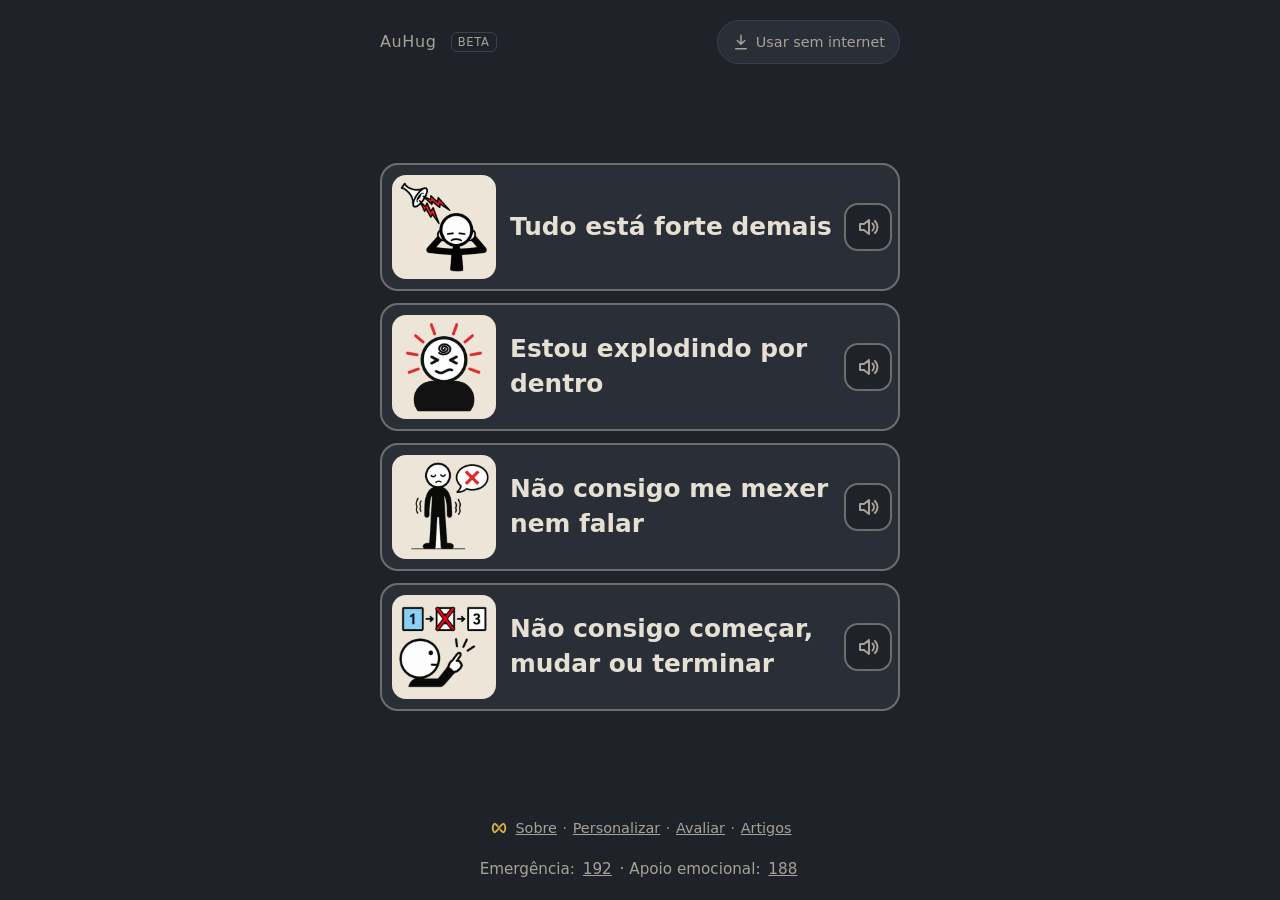
==== commit 8676cc89: "Botão discreto "Usar sem internet" no topo da tela inicial No Android/Chrome abre a janela de instal" ====
--- a/index.html
+++ b/index.html
@@ -131,7 +131,7 @@
 
 <!-- ===== INÍCIO ===== -->
 <main id="inicio" class="tela ativa" aria-label="Início">
-  <div class="marca">AuHug <span class="beta">beta</span></div>
+  <div class="marca">AuHug <span class="beta">beta</span><button class="botao-instalar" id="botao-instalar" type="button" hidden><svg viewBox="0 0 24 24" width="18" height="18" aria-hidden="true" fill="none" stroke="currentColor" stroke-width="2" stroke-linecap="round" stroke-linejoin="round"><path d="M12 3v12M7 10l5 5 5-5M5 21h14"/></svg>Usar sem internet</button></div>
 
   <nav class="lista" aria-label="O que está acontecendo">
     <div class="linha-estado"><button class="estado" type="button" data-estado="forte"><span class="simbolo" aria-hidden="true"><img src="simbolos/arasaac-forte.png" alt=""></span><span>Tudo está forte demais</span></button><button class="falar-estado" type="button" data-falar="forte" aria-label="Ouvir: Tudo está forte demais" aria-pressed="false" hidden><svg viewBox="0 0 24 24" width="24" height="24" aria-hidden="true" fill="none" stroke="currentColor" stroke-width="2" stroke-linecap="round" stroke-linejoin="round"><path d="M4 9v6h4l5 4V5L8 9H4z"/><path d="M16.5 8.5a5 5 0 0 1 0 7"/><path d="M19 6a8.5 8.5 0 0 1 0 12"/></svg></button></div>
@@ -141,7 +141,7 @@
   </nav>
 
   <footer class="rodape">
-    <p class="links-rodape"><span class="it"><a href="#sobre"><img class="logo-rodape" src="icon-64.png" alt="" width="24" height="24">Sobre</a>&nbsp;·</span> <span class="it"><a href="#sobre/plano">Personalizar</a>&nbsp;·</span> <span class="it" id="rodape-instalar" hidden><a href="#sobre/instalar">Instalar</a>&nbsp;·</span> <span class="it" id="rodape-avaliar" hidden><a href="#sobre/avaliar">Avaliar</a>&nbsp;·</span> <span class="it"><a href="artigos/">Artigos</a></span></p>
+    <p class="links-rodape"><span class="it"><a href="#sobre"><img class="logo-rodape" src="icon-64.png" alt="" width="24" height="24">Sobre</a>&nbsp;·</span> <span class="it"><a href="#sobre/plano">Personalizar</a>&nbsp;·</span> <span class="it so-baixo" id="rodape-instalar" hidden><a href="#sobre/instalar">Instalar</a>&nbsp;·</span> <span class="it" id="rodape-avaliar" hidden><a href="#sobre/avaliar">Avaliar</a>&nbsp;·</span> <span class="it"><a href="artigos/">Artigos</a></span></p>
     <p class="emergencia"><span class="grupo">Emergência: <a href="tel:192" aria-label="Ligar para 192, SAMU, emergência">192</a></span> · <span class="grupo">Apoio emocional: <a href="tel:188" aria-label="Ligar para 188, CVV, apoio emocional 24 horas">188</a></span></p>
   </footer>
 </main>
--- a/estilo.css
+++ b/estilo.css
@@ -74,6 +74,12 @@
 .links-rodape{font-size:.9rem}
 .links-rodape .it{white-space:nowrap}
 .links-rodape .it[hidden]{display:none}
+/* Botão "Usar sem internet" no topo (só no navegador). Discreto: cinza, longe dos botões de crise. */
+.botao-instalar{margin-left:auto;display:inline-flex;align-items:center;gap:6px;min-height:44px;padding:0 14px;border-radius:999px;border:1px solid var(--borda);background:var(--botao);color:var(--suave);font:inherit;font-size:.9rem;letter-spacing:0;cursor:pointer}
+.botao-instalar:hover{color:var(--texto)}
+.botao-instalar[hidden]{display:none}
+/* Link "Instalar" do rodapé: só em celulares baixos, onde o topo fica escondido. */
+.links-rodape .so-baixo{display:none}
 @media (max-width:400px){ .links-rodape{font-size:.86rem} }
 
 .links-rodape a{display:inline-block;padding:4px 1px;white-space:nowrap}
@@ -215,6 +221,7 @@
   #inicio{padding-top:max(12px,env(safe-area-inset-top));padding-bottom:max(16px,env(safe-area-inset-bottom))}
   .marca{margin-bottom:8px}
   .marca{display:none}
+  .links-rodape .so-baixo:not([hidden]){display:inline}
   :root{--fixo:132px;--moldura:22px}
     .estado{min-height:0;padding:8px 12px 8px 8px;gap:12px;font-size:1.12rem;line-height:1.22;border-radius:16px}
   .simbolo img{padding:4px;border-radius:12px}
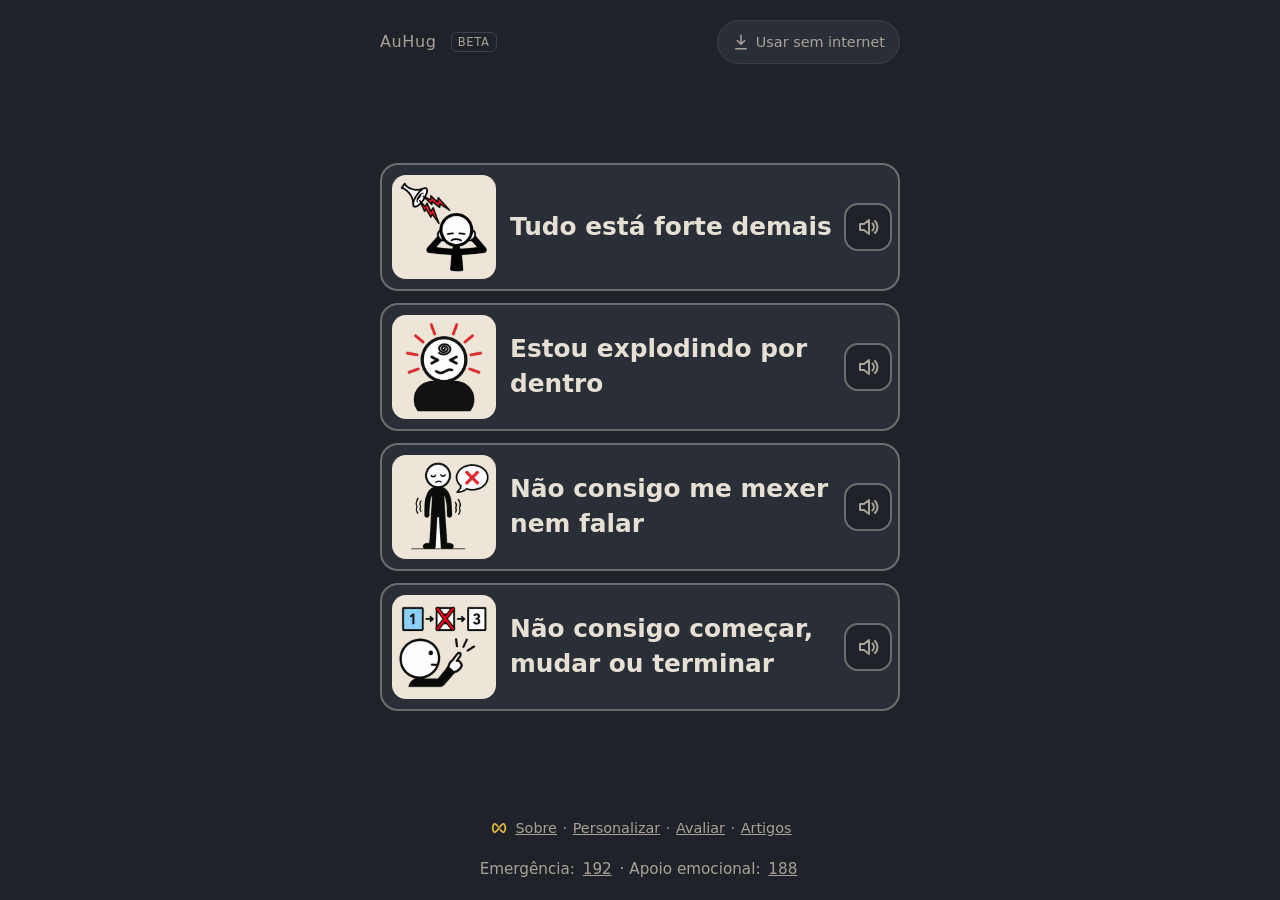
==== commit eaa8e287: "Botão "Usar sem internet" também em telas baixas (ex.: iPhone no Safari) Com as barras do navegador," ====
--- a/index.html
+++ b/index.html
@@ -141,7 +141,7 @@
   </nav>
 
   <footer class="rodape">
-    <p class="links-rodape"><span class="it"><a href="#sobre"><img class="logo-rodape" src="icon-64.png" alt="" width="24" height="24">Sobre</a>&nbsp;·</span> <span class="it"><a href="#sobre/plano">Personalizar</a>&nbsp;·</span> <span class="it so-baixo" id="rodape-instalar" hidden><a href="#sobre/instalar">Instalar</a>&nbsp;·</span> <span class="it" id="rodape-avaliar" hidden><a href="#sobre/avaliar">Avaliar</a>&nbsp;·</span> <span class="it"><a href="artigos/">Artigos</a></span></p>
+    <p class="links-rodape"><span class="it"><a href="#sobre"><img class="logo-rodape" src="icon-64.png" alt="" width="24" height="24">Sobre</a>&nbsp;·</span> <span class="it"><a href="#sobre/plano">Personalizar</a>&nbsp;·</span> <span class="it" id="rodape-avaliar" hidden><a href="#sobre/avaliar">Avaliar</a>&nbsp;·</span> <span class="it"><a href="artigos/">Artigos</a></span></p>
     <p class="emergencia"><span class="grupo">Emergência: <a href="tel:192" aria-label="Ligar para 192, SAMU, emergência">192</a></span> · <span class="grupo">Apoio emocional: <a href="tel:188" aria-label="Ligar para 188, CVV, apoio emocional 24 horas">188</a></span></p>
   </footer>
 </main>
--- a/estilo.css
+++ b/estilo.css
@@ -78,8 +78,6 @@
 .botao-instalar{margin-left:auto;display:inline-flex;align-items:center;gap:6px;min-height:44px;padding:0 14px;border-radius:999px;border:1px solid var(--borda);background:var(--botao);color:var(--suave);font:inherit;font-size:.9rem;letter-spacing:0;cursor:pointer}
 .botao-instalar:hover{color:var(--texto)}
 .botao-instalar[hidden]{display:none}
-/* Link "Instalar" do rodapé: só em celulares baixos, onde o topo fica escondido. */
-.links-rodape .so-baixo{display:none}
 @media (max-width:400px){ .links-rodape{font-size:.86rem} }
 
 .links-rodape a{display:inline-block;padding:4px 1px;white-space:nowrap}
@@ -221,7 +219,9 @@
   #inicio{padding-top:max(12px,env(safe-area-inset-top));padding-bottom:max(16px,env(safe-area-inset-bottom))}
   .marca{margin-bottom:8px}
   .marca{display:none}
-  .links-rodape .so-baixo:not([hidden]){display:inline}
+  /* No navegador, o topo volta (compacto) para mostrar "Usar sem internet"; no app instalado, continua escondido. */
+  body.navegador .marca{display:flex;margin-bottom:6px}
+  body.navegador{--fixo:184px}
   :root{--fixo:132px;--moldura:22px}
     .estado{min-height:0;padding:8px 12px 8px 8px;gap:12px;font-size:1.12rem;line-height:1.22;border-radius:16px}
   .simbolo img{padding:4px;border-radius:12px}
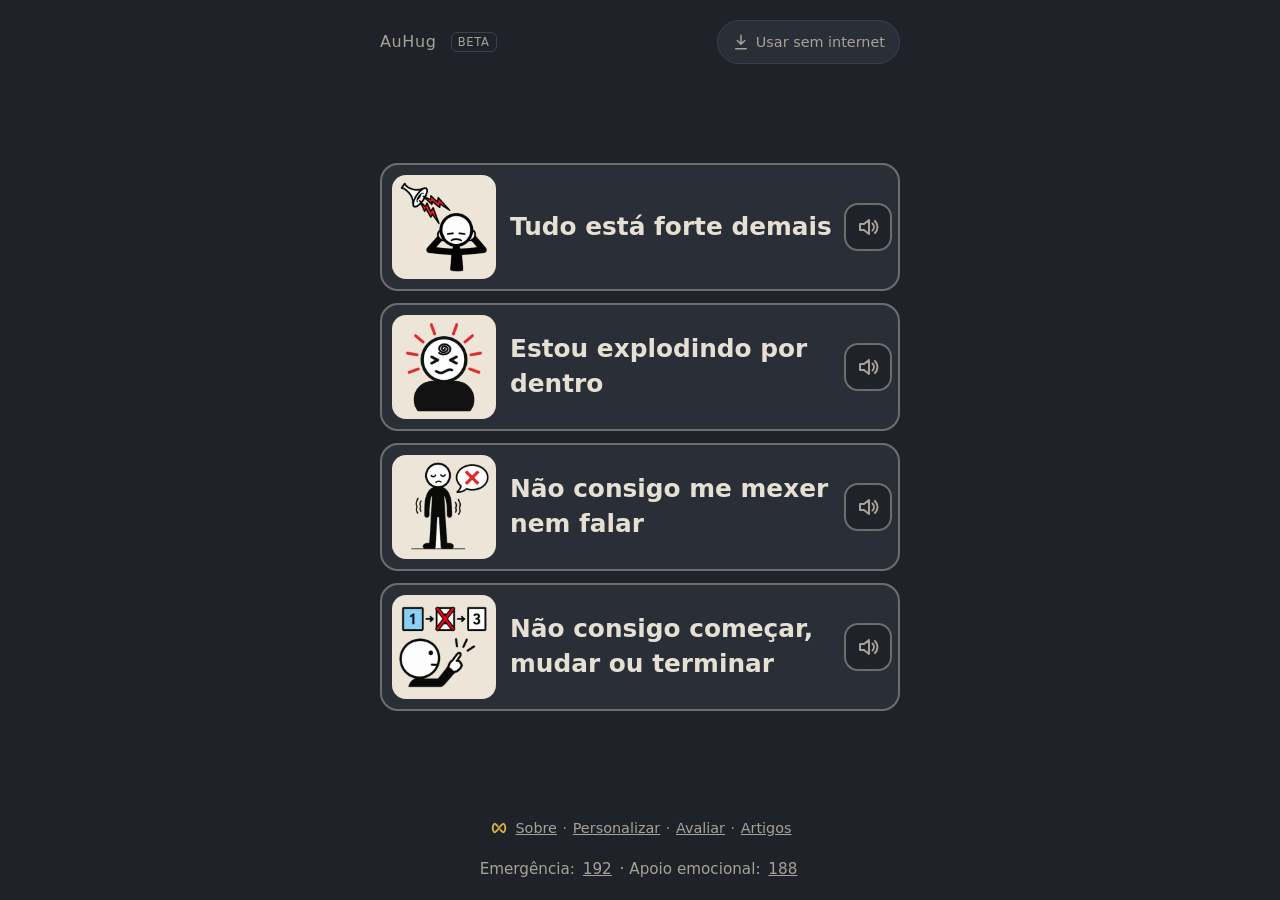
==== commit 7c06a3fb: "Corrige JSON-LD do FAQ: aspas sem escape quebravam a análise O Search Console acusou "Erro de anális" ====
--- a/index.html
+++ b/index.html
@@ -72,7 +72,7 @@
       "name": "O AuHug coleta meus dados?",
       "acceptedAnswer": {
         "@type": "Answer",
-        "text": "Não. O app não pede cadastro e não guarda nada fora do seu celular, nem o que você escolhe em "Personalize seu cartão". O formulário de avaliação é opcional, fica no Google Forms e não pede nome nem e-mail."
+        "text": "Não. O app não pede cadastro e não guarda nada fora do seu celular, nem o que você escolhe em \"Personalize seu cartão\". O formulário de avaliação é opcional, fica no Google Forms e não pede nome nem e-mail."
       }
     },
     {
@@ -310,7 +310,7 @@
         <h3>Funciona no iPhone e no Android?</h3>
         <p>Sim, nos dois. No Android, use o Chrome; no iPhone, o Safari.</p>
         <h3>O AuHug coleta meus dados?</h3>
-        <p>Não. O app não pede cadastro e não guarda nada fora do seu celular, nem o que você escolhe em "Personalize seu cartão". O formulário de avaliação é opcional, fica no Google Forms e não pede nome nem e-mail.</p>
+        <p>Não. O app não pede cadastro e não guarda nada fora do seu celular, nem o que você escolhe em \"Personalize seu cartão\". O formulário de avaliação é opcional, fica no Google Forms e não pede nome nem e-mail.</p>
         <h3>Posso imprimir o cartão?</h3>
         <p>Sim. Os quatro cartões estão num <a href="cartoes/cartoes-auhug-a4.pdf">PDF em tamanho A4</a>, um por página, para imprimir e levar com você.</p>
         <h3>O AuHug substitui atendimento profissional?</h3>
